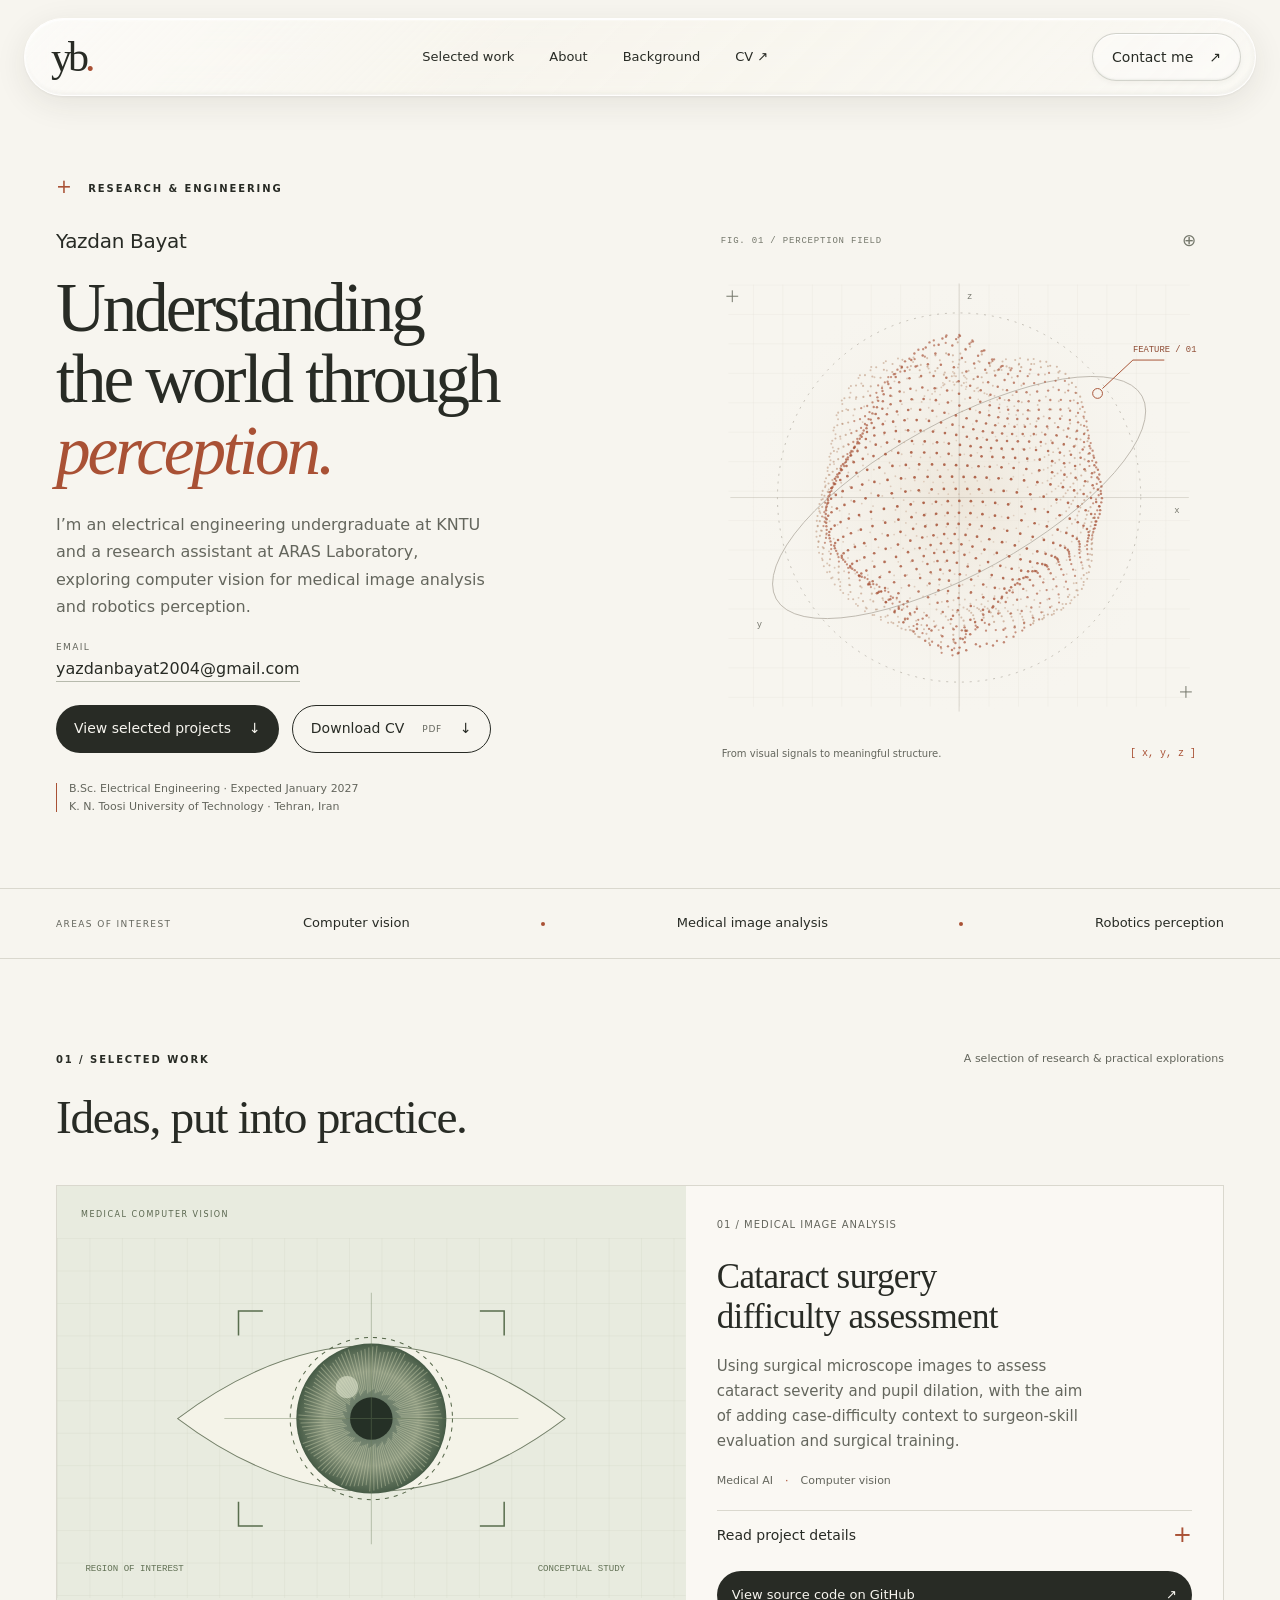
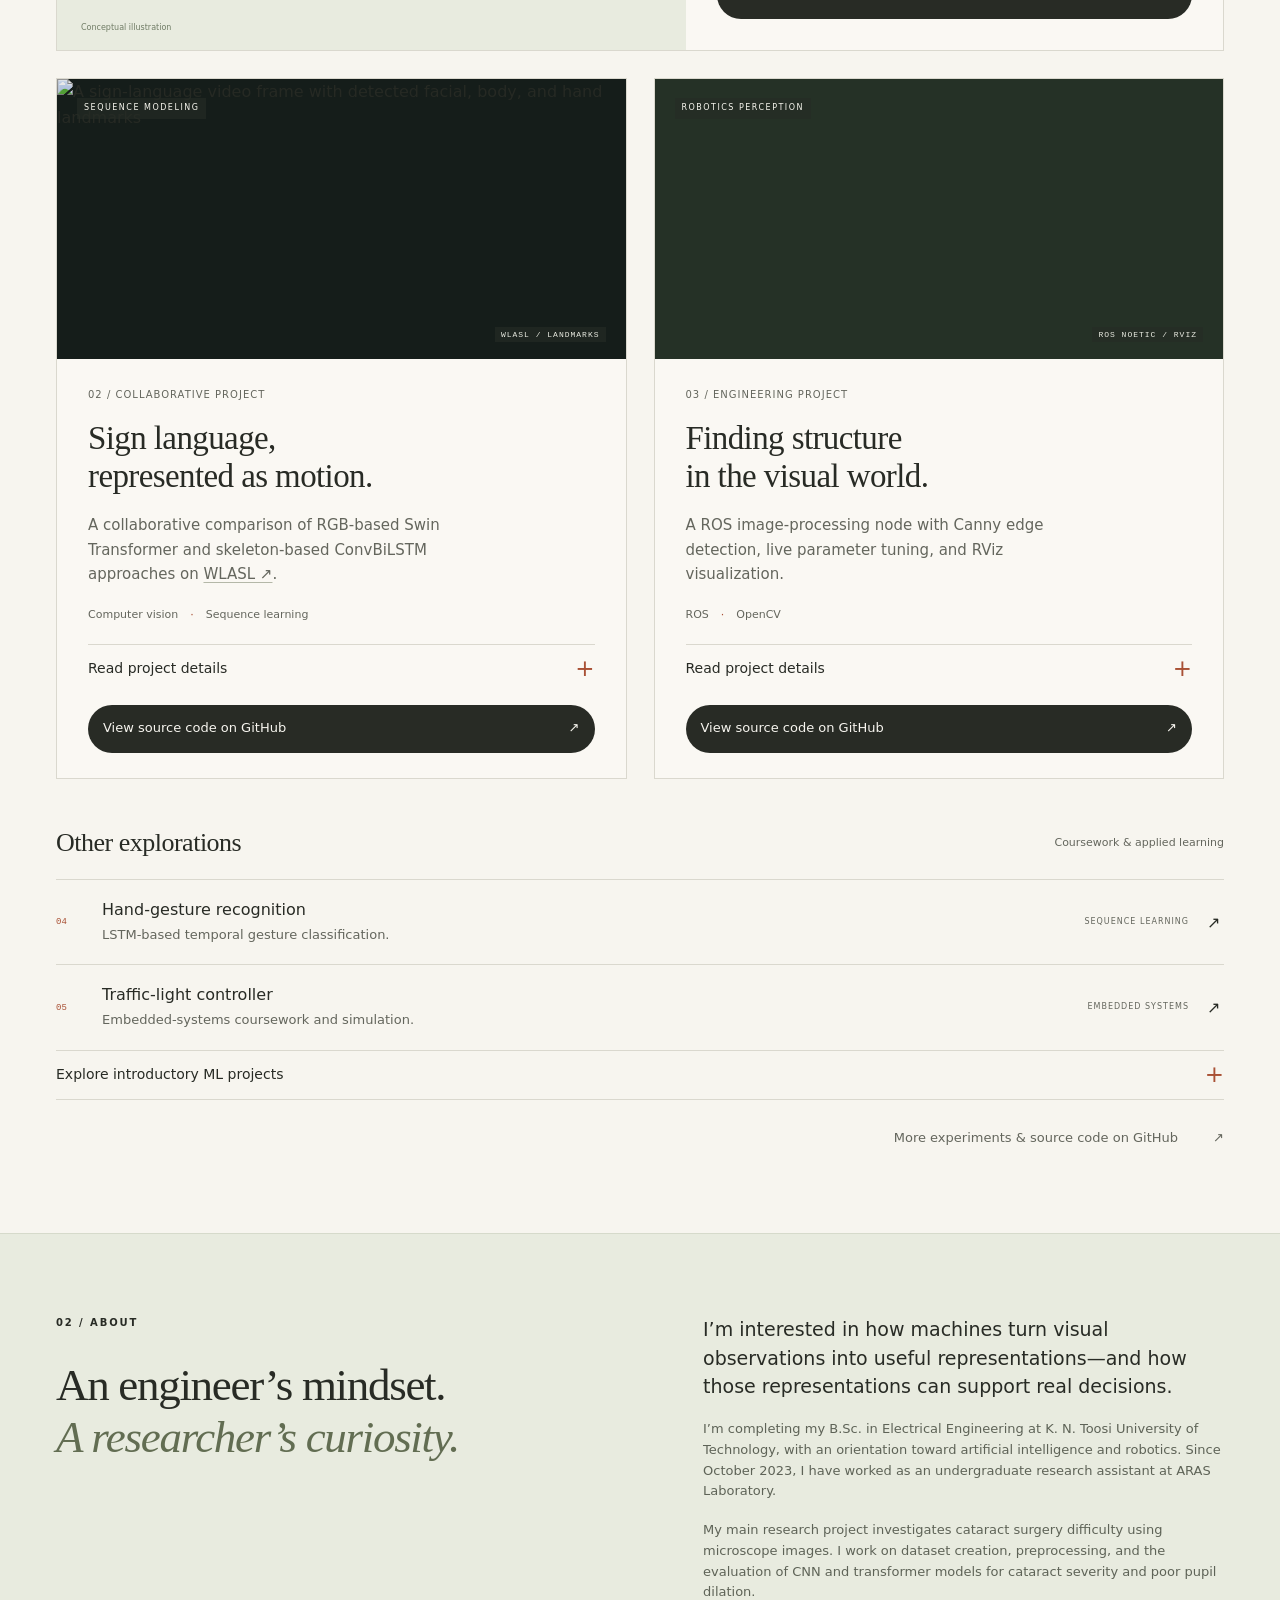
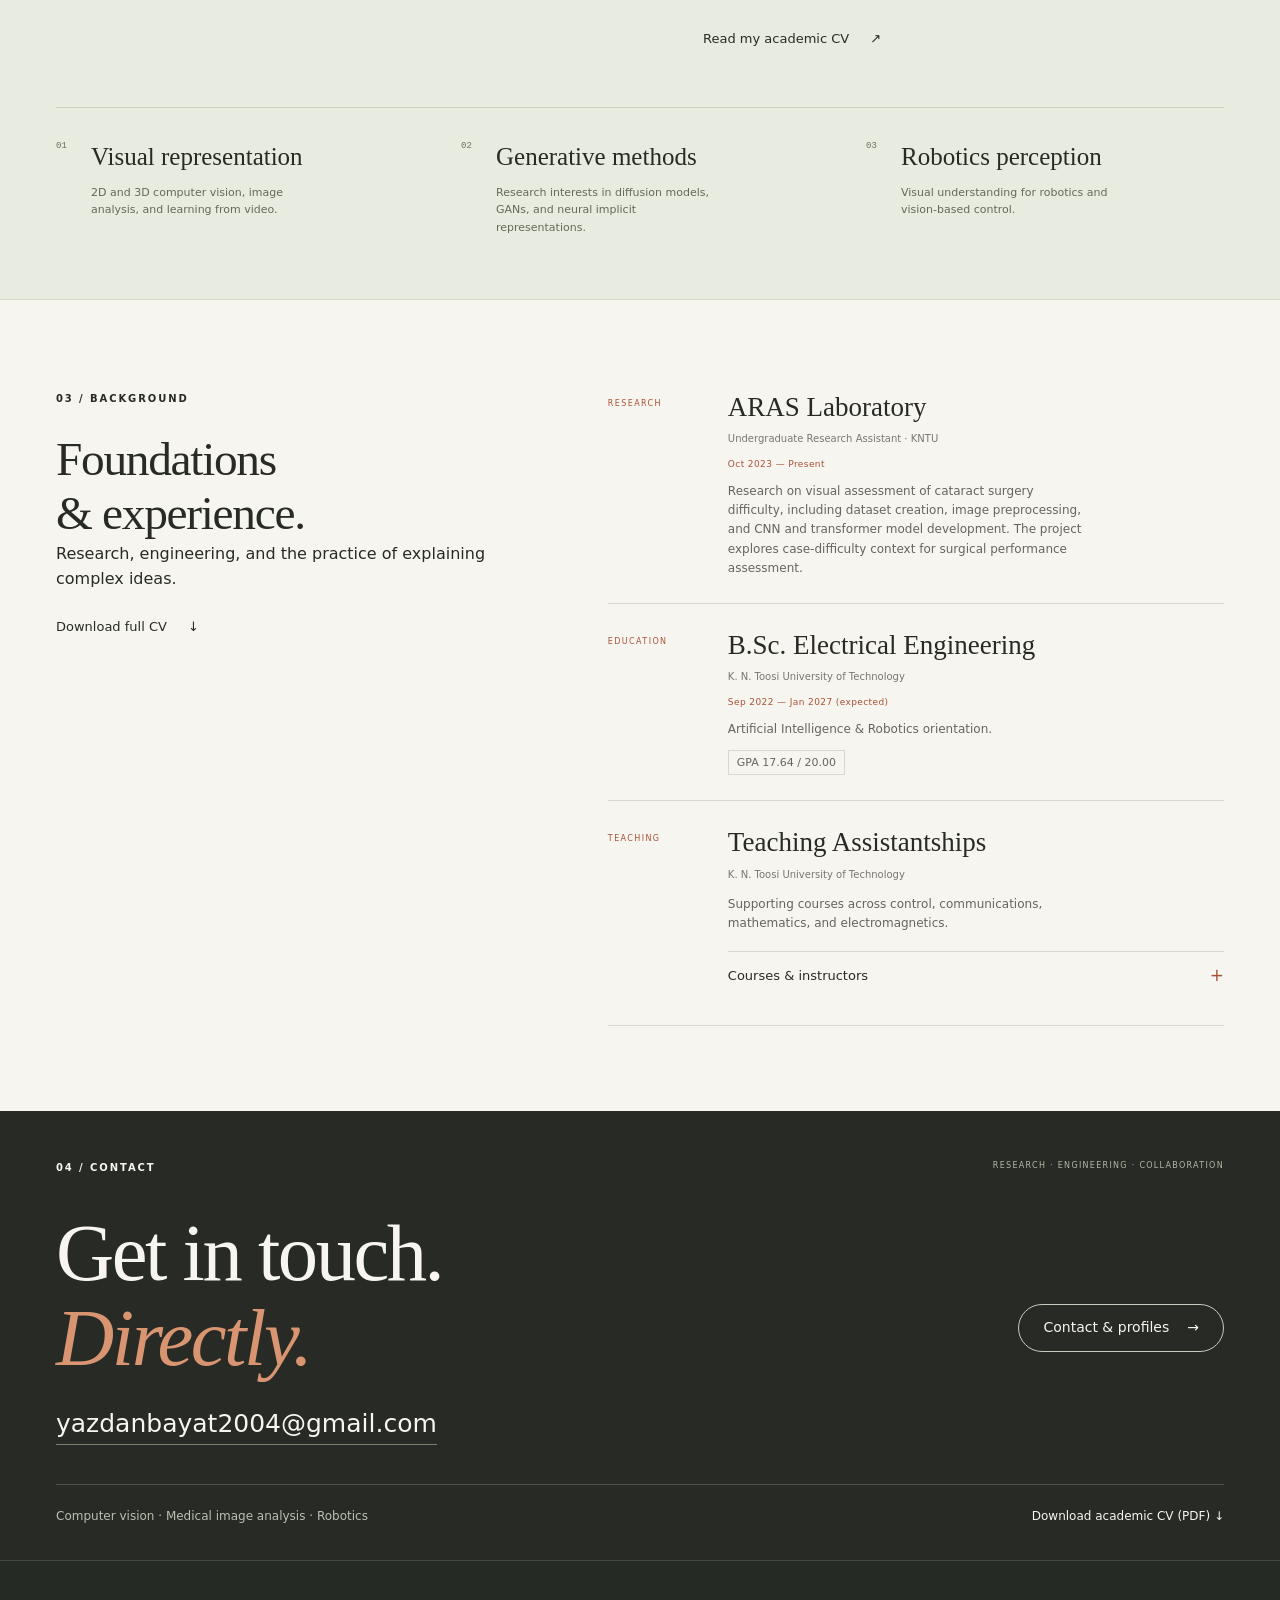
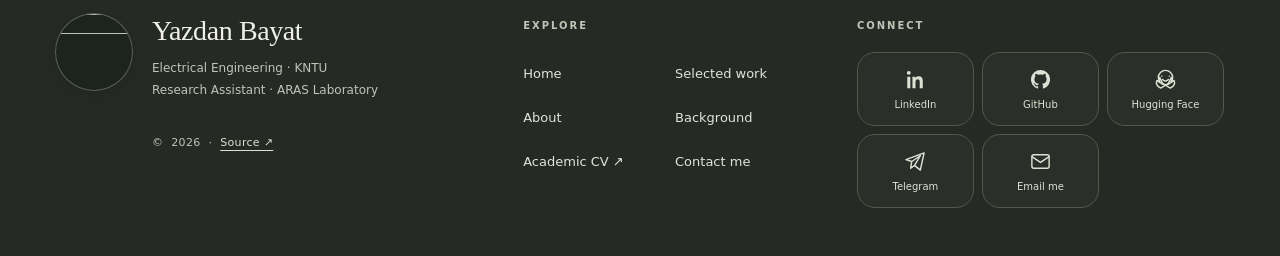
==== index.html @ 3f5cdf82 "Add files via upload" ====
<!doctype html>
<html lang="en">
<head>
  <meta charset="utf-8">
  <meta name="viewport" content="width=device-width, initial-scale=1">
  <meta name="theme-color" content="#f7f5ef">
  <meta name="description" content="Yazdan Bayat — electrical engineering, computer vision, medical image analysis, and robotics perception. Selected research and engineering projects.">
  <title>Yazdan Bayat — Research & Engineering</title>
  <link rel="icon" href="assets/favicon.svg" type="image/svg+xml">
  <link rel="preload" href="assets/fonts/editorial-regular.otf" as="font" type="font/otf" crossorigin>
  <link rel="stylesheet" href="styles.css">
  <script src="script.js" defer></script>
</head>
<body>
  <a class="skip" href="#main">Skip to content</a>
  <header class="header">
    <a class="wordmark" href="#top" aria-label="Yazdan Bayat, home">yb<span class="wordmark-dot">.</span></a>
    <nav class="desktop-nav" aria-label="Main navigation"><a href="#work">Selected work</a><a href="#about">About</a><a href="#background">Background</a><a href="assets/Yazdan_Bayat_CV.pdf" target="_blank" rel="noopener noreferrer" aria-label="View curriculum vitae, PDF">CV ↗</a></nav>
    <details class="mobile-menu"><summary>Explore <svg viewBox="0 0 16 16" aria-hidden="true"><path d="m4 6 4 4 4-4"/></svg></summary><nav aria-label="Mobile navigation"><a href="#top">Home</a><a href="#work">Selected work</a><a href="#about">About</a><a href="#background">Background</a><a href="assets/Yazdan_Bayat_CV.pdf" target="_blank" rel="noopener noreferrer">Academic CV ↗</a><a href="contact.html">Contact me</a></nav></details>
    <a class="header-contact" href="contact.html">Contact me <span aria-hidden="true">↗</span></a>
  </header>
  <main id="main">
    <section class="hero wrap" id="top" aria-labelledby="hero-title">
      <div class="hero-copy">
        <p class="eyebrow"><span class="tiny-cross" aria-hidden="true">+</span> RESEARCH & ENGINEERING</p>
        <p class="hero-name">Yazdan Bayat</p>
        <h1 id="hero-title">Understanding<br>the world through<br><em>perception.</em></h1>
        <p class="hero-description">I’m an electrical engineering undergraduate at KNTU and a research assistant at ARAS Laboratory, exploring computer vision for medical image analysis and robotics perception.</p>
        <div class="hero-email"><span>EMAIL</span><a href="mailto:yazdanbayat2004@gmail.com">yazdanbayat2004@gmail.com</a></div>
        <div class="hero-actions"><a class="button dark" href="#work">View selected projects <span aria-hidden="true">↓</span></a><a class="button outline" href="assets/Yazdan_Bayat_CV.pdf" download="Yazdan_Bayat_CV.pdf">Download CV <span class="button-format">PDF</span><span aria-hidden="true">↓</span></a></div>
        <div class="hero-affiliation"><span class="affiliation-line"></span><span>B.Sc. Electrical Engineering · Expected January 2027<br>K. N. Toosi University of Technology · Tehran, Iran</span></div>
      </div>
      <figure class="hero-visual">
        <div class="visual-top"><span>FIG. 01 / PERCEPTION FIELD</span><span aria-hidden="true">⊕</span></div>
        <svg id="perception-field" viewBox="0 0 540 500" role="img" aria-labelledby="field-title field-desc">
          <title id="field-title">An abstract three-dimensional perception field</title><desc id="field-desc">A terracotta point cloud forms a sculptural sphere inside a coordinate grid. A conceptual illustration of spatial perception.</desc>
          <defs><pattern id="grid" width="30" height="30" patternUnits="userSpaceOnUse"><path d="M30 0H0V30" fill="none" stroke="#d5d0c5" stroke-width=".5"/></pattern><radialGradient id="wash"><stop stop-color="#e9dfd0" stop-opacity=".7"/><stop offset="1" stop-color="#f7f5ef" stop-opacity="0"/></radialGradient></defs>
          <rect x="35" y="30" width="470" height="430" fill="url(#grid)" opacity=".65"/>
          <circle cx="272" cy="247" r="225" fill="url(#wash)"/>
          <g fill="none" stroke="#b7b2a7" stroke-width=".8"><ellipse cx="270" cy="247" rx="213" ry="77" transform="rotate(-29 270 247)"/><ellipse cx="270" cy="247" rx="185" ry="188" stroke-dasharray="2 6"/><path d="M37 247H504M270 29V465" opacity=".55"/></g>
          <g id="cloud"></g>
          <g fill="#77786e" font-family="monospace" font-size="9"><text x="489" y="263">x</text><text x="278" y="45">z</text><text x="64" y="379">y</text></g>
          <g fill="#f7f5ef" stroke="#a85437"><circle cx="411" cy="141" r="5"/><path d="M416 136L447 107H479" fill="none"/></g><text x="447" y="99" font-size="9" fill="#8f4d35" font-family="monospace">FEATURE / 01</text>
          <g stroke="#737569" stroke-width="1"><path d="M33 42h12m-6-6v12M495 445h12m-6-6v12"/></g>
        </svg>
        <figcaption><span>From visual signals to meaningful structure.</span><span class="visual-index">[ x, y, z ]</span></figcaption>
      </figure>
    </section>
    <div class="interest-strip"><div class="wrap"><span class="strip-label">AREAS OF INTEREST</span><span>Computer vision</span><i aria-hidden="true"></i><span>Medical image analysis</span><i aria-hidden="true"></i><span>Robotics perception</span></div></div>

    <section class="work wrap section" id="work" aria-labelledby="work-title">
      <div class="section-top"><p class="eyebrow">01 / SELECTED WORK</p><span class="small-note">A selection of research & practical explorations</span></div>
      <div class="work-heading"><h2 id="work-title">Ideas, put into practice.</h2></div>

      <article class="project featured" data-category="research">
        <div class="project-visual medical-visual"><span class="image-label">MEDICAL COMPUTER VISION</span><svg viewBox="0 0 620 355" role="img" aria-label="Conceptual illustration of image analysis around an eye; not a clinical image or model output">
          <defs><radialGradient id="iris"><stop stop-color="#262d25"/><stop offset=".2" stop-color="#262d25"/><stop offset=".21" stop-color="#647765"/><stop offset=".63" stop-color="#8d9980"/><stop offset="1" stop-color="#465b46"/></radialGradient><pattern id="med-grid" width="32" height="32" patternUnits="userSpaceOnUse"><path d="M32 0H0V32" fill="none" stroke="#d1d4c5" stroke-width=".6"/></pattern></defs>
          <rect width="620" height="355" fill="url(#med-grid)"/><g transform="translate(310 178)"><path d="M-191 0Q0-144 191 0Q0 144-191 0Z" fill="#f4f3e8" stroke="#75816a"/><circle r="74" fill="url(#iris)"/><g id="iris-lines" stroke="#c7cdab" opacity=".45"></g><circle r="21" fill="#253026"/><circle r="80" fill="none" stroke="#56674a" stroke-dasharray="4 5"/><path d="M-107-106h-24v24M107-106h24v24M-107 106h-24v-24M107 106h24v-24" fill="none" stroke="#596e4e" stroke-width="1.5"/><path d="M-145 0h290M0-124v248" stroke="#687b59" opacity=".4"/><circle cx="-24" cy="-31" r="11" fill="#eef1db" opacity=".5"/></g>
          <g fill="#627155" font-family="monospace" font-size="9"><text x="28" y="328">REGION OF INTEREST</text><text x="474" y="328">CONCEPTUAL STUDY</text></g>
        </svg><span class="visual-disclaimer">Conceptual illustration</span></div>
        <div class="project-copy"><div class="project-meta"><span>01 / MEDICAL IMAGE ANALYSIS</span></div><h3>Cataract surgery<br>difficulty assessment</h3><p>Using surgical microscope images to assess cataract severity and pupil dilation, with the aim of adding case-difficulty context to surgeon-skill evaluation and surgical training.</p><div class="tags"><span>Medical AI</span><span>Computer vision</span></div>
          <details class="project-details"><summary>Read project details <span aria-hidden="true">+</span></summary><div class="project-details-body"><p><strong>The idea.</strong> A surgeon’s performance needs to be interpreted in the context of the case. This project investigates visual indicators of case difficulty that could help a skill-assessment system account for the conditions under which a procedure is performed.</p><p><strong>The approach.</strong> Surgical microscope images are used for two complementary tasks: four-class cataract severity classification and binary poor pupil dilation detection. CNN and transformer models learn visual patterns associated with these factors.</p><p><strong>Intended use.</strong> Providing a case-difficulty signal for future surgeon-skill assessment, training feedback, and research into surgical performance.</p><p><strong>My work.</strong> Dataset creation and annotation, preprocessing, video-identifier mapping, and model development and evaluation.</p></div></details>
          <a class="project-code-link" href="https://github.com/YzdnByat/Cataract-Difficulty-Classification" target="_blank" rel="noopener noreferrer">View source code on GitHub <span aria-hidden="true">↗</span></a>
        </div>
      </article>

      <div class="project-grid">
        <article class="project compact" data-category="research"><div class="project-visual sign-visual"><img src="assets/sign-landmarks.png" alt="A sign-language video frame with detected facial, body, and hand landmarks" loading="lazy" width="1041" height="1115"><span class="image-label light">SEQUENCE MODELING</span><span class="image-corner">WLASL / LANDMARKS</span></div><div class="project-copy"><div class="project-meta"><span>02 / COLLABORATIVE PROJECT</span></div><h3>Sign language,<br>represented as motion.</h3><p>A collaborative comparison of RGB-based Swin Transformer and skeleton-based ConvBiLSTM approaches on <a class="inline-link" href="https://dxli94.github.io/WLASL/" target="_blank" rel="noopener noreferrer">WLASL ↗</a>.</p><div class="tags"><span>Computer vision</span><span>Sequence learning</span></div><details class="project-details"><summary>Read project details <span aria-hidden="true">+</span></summary><div class="project-details-body"><p><strong>The idea.</strong> Recognizing individual signs from video is a visual sequence-learning problem. This collaborative project compares image-based and landmark-based representations.</p><p><strong>The approach.</strong> RGB-based Swin Transformer and skeleton-based ConvBiLSTM models are explored using <a class="inline-link" href="https://dxli94.github.io/WLASL/" target="_blank" rel="noopener noreferrer">the WLASL dataset</a>.</p><p><strong>Team.</strong> <a class="inline-link" href="https://github.com/YzdnByat" target="_blank" rel="noopener noreferrer">Yazdan Bayat</a>, <a class="inline-link" href="https://github.com/mobinamqdm" target="_blank" rel="noopener noreferrer">Mobina</a>, and Iman.</p></div></details><a class="project-code-link" href="https://github.com/YzdnByat/wlasl-sign-language-recognition" target="_blank" rel="noopener noreferrer">View source code on GitHub <span aria-hidden="true">↗</span></a></div></article>
        <article class="project compact" data-category="engineering"><div class="project-visual ros-visual"><div class="ros-image-window"><img src="assets/ros-demo.png" alt="Original demonstration capture showing camera images and Canny edges in ROS RViz" loading="lazy" width="1920" height="1200"></div><span class="image-label light">ROBOTICS PERCEPTION</span><span class="image-corner">ROS NOETIC / RVIZ</span></div><div class="project-copy"><div class="project-meta"><span>03 / ENGINEERING PROJECT</span></div><h3>Finding structure<br>in the visual world.</h3><p>A ROS image-processing node with Canny edge detection, live parameter tuning, and RViz visualization.</p><div class="tags"><span>ROS</span><span>OpenCV</span></div><details class="project-details"><summary>Read project details <span aria-hidden="true">+</span></summary><div class="project-details-body"><p><strong>The idea.</strong> Turn camera images into an edge representation that makes image structure easier to inspect within a robotics workflow.</p><p><strong>The implementation.</strong> An OpenCV-based Canny node in ROS 1 Noetic subscribes to camera images and publishes edge outputs. Dynamic reconfigure supports live parameter tuning, with both views displayed in RViz.</p><p><strong>Demonstration.</strong> The image above is an original capture from the recorded project demonstration.</p></div></details><a class="project-code-link" href="https://github.com/YzdnByat/ros-canny-edge-detection" target="_blank" rel="noopener noreferrer">View source code on GitHub <span aria-hidden="true">↗</span></a></div></article>
      </div>
      <div class="other-work" aria-labelledby="other-work-title">
        <div class="other-work-heading"><h3 id="other-work-title">Other explorations</h3><span class="small-note">Coursework & applied learning</span></div>
        <a class="other-work-row" href="https://github.com/YzdnByat/Hand_Gesture_Recognition" target="_blank" rel="noopener noreferrer"><span class="other-number">04</span><div><h4>Hand-gesture recognition</h4><p>LSTM-based temporal gesture classification.</p></div><span class="other-tag">SEQUENCE LEARNING</span><span aria-hidden="true">↗</span></a>
        <a class="other-work-row" href="https://github.com/YzdnByat/Traffic_Light_Simulation" target="_blank" rel="noopener noreferrer"><span class="other-number">05</span><div><h4>Traffic-light controller</h4><p>Embedded-systems coursework and simulation.</p></div><span class="other-tag">EMBEDDED SYSTEMS</span><span aria-hidden="true">↗</span></a>
        <details class="coursework-details"><summary>Explore introductory ML projects <span aria-hidden="true">+</span></summary><div class="coursework-links"><span>ML FOUNDATIONS</span><a href="https://github.com/YzdnByat/MNIST" target="_blank" rel="noopener noreferrer">MNIST ↗</a><a href="https://github.com/YzdnByat/CIFAR_10" target="_blank" rel="noopener noreferrer">CIFAR-10 ↗</a><a href="https://github.com/YzdnByat/Titanic_Dataset" target="_blank" rel="noopener noreferrer">Titanic ↗</a><a href="https://github.com/YzdnByat/UCLA_Admission_Dataset" target="_blank" rel="noopener noreferrer">Graduate admission ↗</a></div></details>
      </div>
      <a class="all-repos" href="https://github.com/YzdnByat?tab=repositories" target="_blank" rel="noopener noreferrer">More experiments & source code on GitHub <span aria-hidden="true">↗</span></a>
    </section>

    <section class="about-section" id="about" aria-labelledby="about-title">
      <div class="wrap about-layout"><div><p class="eyebrow">02 / ABOUT</p><h2 id="about-title">An engineer’s mindset.<br><em>A researcher’s curiosity.</em></h2></div>
      <div class="about-copy"><p class="about-lead">I’m interested in how machines turn visual observations into useful representations—and how those representations can support real decisions.</p><p>I’m completing my B.Sc. in Electrical Engineering at K. N. Toosi University of Technology, with an orientation toward artificial intelligence and robotics. Since October 2023, I have worked as an undergraduate research assistant at ARAS Laboratory.</p><p>My main research project investigates cataract surgery difficulty using microscope images. I work on dataset creation, preprocessing, and the evaluation of CNN and transformer models for cataract severity and poor pupil dilation.</p><a class="text-link" href="assets/Yazdan_Bayat_CV.pdf" target="_blank" rel="noopener noreferrer">Read my academic CV <span aria-hidden="true">↗</span></a></div></div>
      <div class="wrap research-notes"><div class="research-note"><span>01</span><h3>Visual representation</h3><p>2D and 3D computer vision, image analysis, and learning from video.</p></div><div class="research-note"><span>02</span><h3>Generative methods</h3><p>Research interests in diffusion models, GANs, and neural implicit representations.</p></div><div class="research-note"><span>03</span><h3>Robotics perception</h3><p>Visual understanding for robotics and vision-based control.</p></div></div>
    </section>

    <section class="background wrap section" id="background" aria-labelledby="background-title">
      <div class="background-heading"><p class="eyebrow">03 / BACKGROUND</p><h2 id="background-title">Foundations<br>& experience.</h2><p>Research, engineering, and the practice of explaining complex ideas.</p><a class="text-link background-cv" href="assets/Yazdan_Bayat_CV.pdf" download="Yazdan_Bayat_CV.pdf">Download full CV <span aria-hidden="true">↓</span></a></div>
      <div class="timeline">
        <article><span class="timeline-label">RESEARCH</span><div><h3>ARAS Laboratory</h3><p class="role">Undergraduate Research Assistant · KNTU</p><p class="timeline-date">Oct 2023 — Present</p><p>Research on visual assessment of cataract surgery difficulty, including dataset creation, image preprocessing, and CNN and transformer model development. The project explores case-difficulty context for surgical performance assessment.</p></div></article>
        <article><span class="timeline-label">EDUCATION</span><div><h3>B.Sc. Electrical Engineering</h3><p class="role">K. N. Toosi University of Technology</p><p class="timeline-date">Sep 2022 — Jan 2027 (expected)</p><p>Artificial Intelligence & Robotics orientation.<br><span class="gpa">GPA 17.64 / 20.00</span></p></div></article>
        <article><span class="timeline-label">TEACHING</span><div><h3>Teaching Assistantships</h3><p class="role">K. N. Toosi University of Technology</p><p>Supporting courses across control, communications, mathematics, and electromagnetics.</p><details class="teaching-details"><summary>Courses & instructors <span aria-hidden="true">+</span></summary><ul><li><strong>Linear Control Systems</strong><span>Prof. Hamid D. Taghirad · Sep 2025 — Present</span></li><li><strong>Communication Systems</strong><span>Assoc. Prof. Mohammad Ali Sebt · Sep 2025 — Present</span></li><li><strong>Differential Equations</strong><span>Assoc. Prof. Hadi Aliakbarian · Jan — May 2025</span></li><li><strong>Electromagnetics</strong><span>Dr. Zahra Ghatan Kashani · Jan 2025 — Present</span></li></ul></details></div></article>
      </div>
    </section>

    <section class="contact-section" id="contact" aria-labelledby="contact-title"><div class="wrap"><div class="contact-top"><p class="eyebrow">04 / CONTACT</p><span>RESEARCH · ENGINEERING · COLLABORATION</span></div><div class="contact-main"><div><h2 id="contact-title">Get in touch.<br><em>Directly.</em></h2><a class="contact-email prominent-email" href="mailto:yazdanbayat2004@gmail.com">yazdanbayat2004@gmail.com</a></div><a class="button contact-page-button" href="contact.html">Contact & profiles <span aria-hidden="true">→</span></a></div><div class="contact-bottom"><p>Computer vision · Medical image analysis · Robotics</p><a href="assets/Yazdan_Bayat_CV.pdf" download="Yazdan_Bayat_CV.pdf">Download academic CV (PDF) ↓</a></div></div></section>
  </main>
  <footer class="site-footer">
    <div class="wrap footer-layout">
      <div class="footer-identity"><a class="footer-portrait" href="#top" aria-label="Yazdan Bayat, back to top"><img src="assets/telegram-qr.png" alt="" width="1687" height="2048" loading="lazy"></a><div><a class="footer-name" href="#top">Yazdan Bayat</a><p>Electrical Engineering · KNTU<br>Research Assistant · ARAS Laboratory</p><p class="footer-meta">© <span id="year">2026</span> <span aria-hidden="true">·</span> <a href="https://github.com/YzdnByat/yzdnbyat.github.io" target="_blank" rel="noopener noreferrer">Source ↗</a></p></div></div>
      <nav class="footer-explore" aria-labelledby="footer-explore-title"><h2 id="footer-explore-title">Explore</h2><div><a href="#top">Home</a><a href="#work">Selected work</a><a href="#about">About</a><a href="#background">Background</a><a href="assets/Yazdan_Bayat_CV.pdf" target="_blank" rel="noopener noreferrer">Academic CV ↗</a><a href="contact.html">Contact me</a></div></nav>
      <nav class="footer-connect" aria-labelledby="footer-connect-title"><h2 id="footer-connect-title">Connect</h2><div class="social-links">
        <a class="social-link" href="https://www.linkedin.com/in/yazdan-bayat-171b23267/" target="_blank" rel="noopener noreferrer"><svg viewBox="0 0 24 24" aria-hidden="true"><path fill="currentColor" d="M5 3a2 2 0 1 0 0 4 2 2 0 0 0 0-4ZM3.4 9h3.2v12H3.4Zm5.4 0h3.1v1.6c.7-1.2 1.8-1.9 3.4-1.9 3 0 4.3 1.7 4.3 5V21h-3.2v-6.5c0-1.8-.6-2.7-2-2.7-1.5 0-2.4 1.1-2.4 3.1V21H8.8Z"/></svg><span>LinkedIn</span></a>
        <a class="social-link" href="https://github.com/YzdnByat" target="_blank" rel="noopener noreferrer"><svg viewBox="0 0 24 24" aria-hidden="true"><path fill="currentColor" d="M12 2a10 10 0 0 0-3.16 19.49c.5.09.68-.22.68-.48v-1.87c-2.78.6-3.37-1.18-3.37-1.18-.45-1.16-1.11-1.47-1.11-1.47-.91-.62.07-.61.07-.61 1 .07 1.53 1.03 1.53 1.03.89 1.52 2.34 1.08 2.91.83.09-.65.35-1.08.64-1.33-2.22-.25-4.56-1.11-4.56-4.94 0-1.09.39-1.98 1.03-2.68-.1-.25-.45-1.27.1-2.65 0 0 .84-.27 2.75 1.02a9.6 9.6 0 0 1 5 0c1.91-1.29 2.75-1.02 2.75-1.02.55 1.38.2 2.4.1 2.65.64.7 1.03 1.59 1.03 2.68 0 3.84-2.34 4.69-4.57 4.94.36.31.68.92.68 1.85v2.75c0 .27.18.58.69.48A10 10 0 0 0 12 2Z"/></svg><span>GitHub</span></a>
        <a class="social-link" href="https://huggingface.co/yzdnbyat" target="_blank" rel="noopener noreferrer"><svg viewBox="0 0 24 24" aria-hidden="true" fill="none" stroke="currentColor" stroke-width="1.5" stroke-linecap="round" stroke-linejoin="round"><circle cx="12" cy="10" r="7.5"/><path d="M8 8.5h.01M16 8.5h.01M9 12q3 3 6 0M3 13l3 2-1-4q0-1 1-1l3 6 3 2 3-2 3-6q1 0 1 1l-1 4 3-2M3 13q-2 5 4 8l5-3 5 3q6-3 4-8"/></svg><span>Hugging Face</span></a>
        <a class="social-link" href="https://t.me/YZDNBYAT" target="_blank" rel="noopener noreferrer"><svg viewBox="0 0 24 24" aria-hidden="true" fill="none" stroke="currentColor" stroke-width="1.5" stroke-linecap="round" stroke-linejoin="round"><path d="m21 3-4 18-6-5-4 3 1-7-6-2 19-7ZM8 12l9-6-6 10"/></svg><span>Telegram</span></a>
        <a class="social-link" href="mailto:yazdanbayat2004@gmail.com"><svg viewBox="0 0 24 24" aria-hidden="true" fill="none" stroke="currentColor" stroke-width="1.5" stroke-linecap="round" stroke-linejoin="round"><rect x="3" y="5" width="18" height="14" rx="2"/><path d="m3 7 9 6 9-6"/></svg><span>Email me</span></a>
      </div></nav>
    </div>
  </footer>
</body>
</html>
---- styles.css ----
@font-face{font-family:Editorial;src:url('assets/fonts/editorial-regular.otf') format('opentype');font-weight:400;font-display:swap}
@font-face{font-family:Editorial;src:url('assets/fonts/editorial-italic.otf') format('opentype');font-style:italic;font-display:swap}
@font-face{font-family:Sans;src:url('assets/fonts/sans-regular.otf') format('opentype');font-weight:400;font-display:swap}
@font-face{font-family:Sans;src:url('assets/fonts/sans-bold.otf') format('opentype');font-weight:700;font-display:swap}
:root{--paper:#f7f5ef;--ink:#282b25;--muted:#64665d;--line:#dad8ce;--rust:#a95135;--olive:#e8ebdf;--serif:Editorial,Georgia,serif;--sans:Sans,Arial,sans-serif}
*{box-sizing:border-box}html{scroll-behavior:smooth;scroll-padding-top:35px}body{margin:0;background:var(--paper);color:var(--ink);font-family:var(--sans);font-size:16px;line-height:1.6;-webkit-font-smoothing:antialiased}::selection{background:#e9c8b6;color:var(--ink)}a{color:inherit;text-decoration:none}button{font:inherit;color:inherit;cursor:pointer}button,a{-webkit-tap-highlight-color:transparent}button:focus-visible,a:focus-visible{outline:2px solid var(--rust);outline-offset:6px}button{border:0}img,svg{display:block;max-width:100%}h1,h2,h3,p,figure{margin:0}h1,h2,h3{font-weight:400}em{font-weight:400}.wrap{width:min(1240px,calc(100% - 112px));margin-inline:auto}.skip{position:fixed;top:-80px;left:20px;z-index:50;background:var(--ink);color:white;padding:12px 18px}.skip:focus{top:15px}.header{height:104px;display:flex;align-items:center;justify-content:space-between;width:min(1360px,calc(100% - 80px));margin:auto;border-bottom:1px solid var(--line)}.wordmark{font-family:var(--serif);font-size:42px;line-height:1;letter-spacing:-4px}.wordmark-dot{color:var(--rust)}.header nav{display:flex;gap:32px;font-size:14px}.header nav a,.header-contact,.text-link{transition:color .2s}.header nav a:hover,.header-contact:hover,.text-link:hover{color:var(--rust)}.header-contact{font-size:14px}.header-contact span{margin-left:16px}.eyebrow{font-size:10px;letter-spacing:1.9px;font-weight:700;line-height:1.5}.hero{display:grid;grid-template-columns:1.15fr 1fr;gap:28px;align-items:center;padding-top:84px;padding-bottom:73px;min-height:680px}.tiny-cross{color:var(--rust);font-size:19px;vertical-align:-1px;margin-right:9px;font-weight:400}.hero h1{font-family:var(--serif);font-size:clamp(50px,5.4vw,78px);line-height:1.04;letter-spacing:-3.1px;margin:25px 0 24px}.hero h1 em{color:var(--rust)}.hero-description{color:var(--muted);max-width:400px;font-size:16px;line-height:1.7}.hero-actions{display:flex;align-items:center;gap:31px;margin-top:29px}.button{display:inline-flex;gap:33px;align-items:center;padding:13px 20px;font-size:13px;transition:background .2s,transform .2s}.button.dark{background:var(--ink);color:var(--paper)}.button:hover{background:var(--rust);transform:translateY(-2px)}.text-link{font-size:13px;display:inline-flex;align-items:center;gap:21px}.hero-affiliation{display:flex;gap:12px;align-items:center;margin-top:43px;font-size:11px;line-height:1.6;color:var(--muted)}.affiliation-line{height:29px;width:1px;background:var(--rust)}.hero-visual{margin-top:2px;width:100%;position:relative}.visual-top{display:flex;justify-content:space-between;align-items:center;font-family:monospace;font-size:9px;letter-spacing:.8px;color:#75786c;padding:0 27px}.visual-top span:last-child{font-size:17px}#perception-field{width:100%}.hero-visual figcaption{display:flex;justify-content:space-between;padding:0 28px;color:var(--muted);font-size:10px;gap:12px}.visual-index{font-family:monospace;white-space:nowrap;color:var(--rust)}.interest-strip{border-top:1px solid var(--line);border-bottom:1px solid var(--line);padding:24px 0}.interest-strip .wrap{display:flex;align-items:center;justify-content:space-between;gap:20px;font-size:13px}.strip-label{font-size:9px;letter-spacing:1.4px;color:var(--muted)}.interest-strip i{width:4px;height:4px;border-radius:50%;background:var(--rust)}.section{padding-top:91px;padding-bottom:85px}.section-top{display:flex;justify-content:space-between;align-items:center;margin-bottom:23px}.small-note{font-size:11px;color:var(--muted)}h2{font-family:var(--serif);font-size:clamp(36px,3.7vw,50px);line-height:1.14;letter-spacing:-1.3px}.work-heading{display:flex;justify-content:space-between;align-items:end;gap:20px;margin-bottom:40px}.filters{display:flex;gap:6px;flex-shrink:0}.filters button{background:transparent;font-size:11px;padding:7px 12px;border:1px solid transparent;border-radius:2px;transition:background .2s,border .2s}.filters button[aria-pressed=true]{border-color:var(--ink);background:var(--ink);color:var(--paper)}.filters button:hover:not([aria-pressed=true]){border-color:var(--line)}.project{border:1px solid var(--line);background:#faf8f3}.featured{display:grid;grid-template-columns:1.17fr 1fr;margin-bottom:27px}.project-visual{position:relative;overflow:hidden}.medical-visual{background:#e8ebdf;min-height:355px;display:flex;align-items:center}.medical-visual svg{width:100%;height:100%;min-height:320px}.image-label{position:absolute;left:24px;top:23px;z-index:1;font-size:8px;letter-spacing:1.5px;color:#59664e}.visual-disclaimer{position:absolute;bottom:15px;left:24px;font-size:8px;color:#637058;opacity:.9}.project-copy{padding:33px 36px 27px;display:flex;flex-direction:column;align-items:start}.project-meta{display:flex;align-items:center;justify-content:space-between;width:100%;font-size:8px;letter-spacing:1.2px;color:var(--muted);gap:15px;margin-bottom:24px}.status{border:1px solid #cdd2c1;border-radius:20px;padding:3px 9px;font-size:8px;letter-spacing:0;white-space:nowrap;display:flex;gap:5px;align-items:center}.status>span{width:4px;height:4px;background:#627656;border-radius:50%}.project h3{font-family:var(--serif);font-size:35px;line-height:1.15;letter-spacing:-.6px;margin-bottom:17px}.project-copy>p{color:var(--muted);font-size:13px;line-height:1.65;max-width:375px}.tags{display:flex;gap:7px;flex-wrap:wrap;margin-top:20px;margin-bottom:27px}.tags span{font-size:9px;border:1px solid var(--line);padding:3px 7px;color:var(--muted)}.project-link{width:100%;display:flex;align-items:center;justify-content:space-between;margin-top:auto;background:transparent;padding:15px 0 0;border-top:1px solid var(--line);font-size:11px;text-align:left}.project-link span{font-size:18px;transition:transform .2s}.project-link:hover{color:var(--rust)}.project-link:hover span{transform:translate(2px,-2px)}.project-grid{display:grid;grid-template-columns:1fr 1fr;gap:27px}.compact .project-visual{height:280px}.sign-visual{background:#151d1a}.sign-visual img{width:100%;height:100%;object-fit:cover;object-position:50% 47%;opacity:.9;transition:transform .5s}.compact:hover .sign-visual img{transform:scale(1.025)}.image-label.light{color:#f8f7ef;background:#252c25a6;padding:4px 7px;left:20px;top:19px}.image-corner{position:absolute;bottom:17px;right:20px;color:#eaece2;font:8px monospace;letter-spacing:1px;background:#252c25a6;padding:3px 6px}.ros-visual{background:#253126;padding:19px 25px 0}.ros-image-window{position:absolute;inset:0;overflow:hidden}.ros-image-window img{position:absolute;max-width:none;width:141%;height:141%;object-fit:cover;left:-25%;top:-22%;transition:transform .5s}.compact:hover .ros-image-window img{transform:scale(1.025)}.compact .project-copy{padding:28px 31px 25px}.compact .project-meta{margin-bottom:17px}.compact h3{font-size:33px}.compact .project-copy>p{max-width:420px;min-height:44px}.all-repos{font-size:11px;padding-top:28px;display:flex;justify-content:flex-end;gap:35px;color:var(--muted)}.all-repos:hover{color:var(--rust)}.project[hidden]{display:none}.project-grid:has(.project[hidden]){grid-template-columns:1fr}.project-grid:has(.project[hidden]) .project:not([hidden]){display:grid;grid-template-columns:1fr 1fr}.project-grid:has(.project[hidden]) .project-visual{height:100%;min-height:300px}.about-section{background:var(--olive);padding:81px 0 62px;border-top:1px solid #d6dacb;border-bottom:1px solid #d6dacb}.about-layout{display:grid;grid-template-columns:1.05fr 1fr;gap:100px}.about-layout h2{margin-top:30px;font-size:45px;line-height:1.15}.about-layout h2 em{color:#626d52}.about-copy>p{font-size:13px;color:#5e6357;margin-bottom:18px}.about-copy .about-lead{font-size:19px;color:var(--ink);line-height:1.5}.about-copy .text-link{margin-top:8px}.research-notes{display:grid;grid-template-columns:repeat(3,1fr);gap:47px;margin-top:56px;padding-top:29px;border-top:1px solid #cbd0bf}.research-note{position:relative;padding-left:35px}.research-note>span{position:absolute;left:0;top:4px;font:9px monospace;color:#69735d}.research-note h3{font-family:var(--serif);font-size:25px;margin-bottom:7px}.research-note p{font-size:11px;color:#626a59;max-width:230px}.background{display:grid;grid-template-columns:.88fr 1.2fr;gap:100px}.background-heading h2{margin-top:27px}.background-heading>p:last-child{font-size:13px;color:var(--muted);max-width:245px;margin-top:21px}.timeline article{display:grid;grid-template-columns:100px 1fr;gap:20px;padding:25px 0;border-bottom:1px solid var(--line)}.timeline article:first-child{padding-top:0}.timeline-label{font-size:8px;letter-spacing:1.4px;color:var(--rust);padding-top:7px}.timeline h3{font-family:var(--serif);font-size:27px;line-height:1.2}.timeline p{font-size:12px;color:var(--muted);max-width:360px}.timeline p.role{font-size:10px;margin:8px 0 12px;color:#77786e}.contact-section{background:var(--ink);color:var(--paper);padding:49px 0 34px}.contact-top{display:flex;justify-content:space-between;gap:20px}.contact-top>span{font-size:8px;letter-spacing:1.3px;color:#b2b7a8}.contact-main{display:flex;align-items:center;justify-content:space-between;padding:36px 0 39px}.contact-main h2{font-size:clamp(50px,6.3vw,87px);line-height:1.05;letter-spacing:-2.5px}.contact-main em{color:#d99572}.contact-circle{width:102px;height:102px;border:1px solid #73766c;border-radius:50%;display:flex;align-items:center;justify-content:center;font-size:51px;line-height:1;transition:background .25s,transform .25s}.contact-circle:hover{background:var(--rust);transform:rotate(8deg)}.contact-bottom{border-top:1px solid #4f5448;display:flex;justify-content:space-between;padding-top:22px;gap:20px;font-size:11px}.contact-bottom p{color:#babfb0}.contact-bottom>div{display:flex;gap:29px}.contact-bottom a:hover{color:#d99572}.footer{display:flex;justify-content:space-between;gap:20px;padding:25px 0;font-size:9px;color:var(--muted)}.footer a:hover{color:var(--rust)}dialog{width:min(650px,calc(100% - 32px));border:1px solid var(--line);background:var(--paper);color:var(--ink);padding:45px;max-height:90dvh}dialog::backdrop{background:#1e241cc4;backdrop-filter:blur(5px)}.dialog-close{position:absolute;top:10px;right:15px;font-size:30px;background:transparent;padding:0 8px;line-height:1.3}.dialog-close:hover{color:var(--rust)}dialog h2{margin:22px 0;font-size:43px}dialog>p:not(.eyebrow){color:var(--muted);font-size:15px}.dialog-details{border-top:1px solid var(--line);margin:25px 0;padding-top:20px;font-size:13px;color:var(--muted)}.dialog-details p+p{margin-top:13px}.dialog-details strong{color:var(--ink)}
@media(min-width:1600px){.hero{padding-top:105px;padding-bottom:100px}.hero h1{font-size:84px}.hero-visual{max-width:560px;justify-self:end}}
@media(max-width:1100px){.wrap{width:calc(100% - 72px)}.hero{gap:10px;padding-top:65px;min-height:600px}.hero h1{font-size:59px}.hero-description{font-size:14px;max-width:350px}.hero-visual figcaption{font-size:9px;padding-inline:15px}.work-heading{align-items:start;flex-direction:column;gap:23px}.about-layout{gap:45px}.about-layout h2{font-size:37px}.background{gap:55px}.project-copy{padding:27px}.featured h3{font-size:31px}.project-meta{font-size:7px}.compact h3{font-size:30px}.compact .project-visual{height:235px}.interest-strip .wrap{gap:12px;font-size:11px}.strip-label{font-size:8px}}
@media(max-width:760px){.wrap{width:calc(100% - 40px)}.header{width:calc(100% - 40px);height:78px}.header nav{gap:18px;font-size:11px}.header nav a:last-child{display:none}.header-contact{font-size:11px}.header-contact span{margin-left:6px}.wordmark{font-size:36px}.hero{grid-template-columns:1fr;padding-top:46px;padding-bottom:39px;gap:30px}.hero h1{font-size:clamp(49px,9.8vw,72px);letter-spacing:-2.4px;margin-top:24px}.hero-description{font-size:15px;max-width:440px}.hero-affiliation{margin-top:30px}.hero-visual{width:min(470px,100%);margin:auto}.visual-top{padding-inline:15px}.hero-visual figcaption{font-size:9px}.interest-strip{padding:19px 0}.interest-strip .wrap{flex-wrap:wrap;justify-content:flex-start;column-gap:14px;row-gap:10px;font-size:10px}.strip-label{flex-basis:100%;font-size:8px}.section{padding-top:57px;padding-bottom:53px}.section-top{margin-bottom:20px}.small-note{display:none}h2{font-size:36px}.work-heading{margin-bottom:27px}.featured{grid-template-columns:1fr}.medical-visual{min-height:240px}.medical-visual svg{min-height:240px}.featured .project-copy{padding:25px}.project-meta{font-size:8px}.project h3{font-size:32px}.project-copy>p{font-size:13px;max-width:none}.project-grid{grid-template-columns:1fr;gap:24px}.compact .project-visual{height:270px}.compact .project-copy{padding:25px}.all-repos{font-size:10px;gap:16px;justify-content:flex-start}.project-grid:has(.project[hidden]) .project:not([hidden]){display:flex;flex-direction:column}.project-grid:has(.project[hidden]) .project-visual{height:270px;min-height:0}.about-section{padding:53px 0 40px}.about-layout{grid-template-columns:1fr;gap:30px}.about-layout h2{font-size:37px;margin-top:23px}.about-copy .about-lead{font-size:18px}.research-notes{gap:21px;grid-template-columns:1fr;margin-top:30px;padding-top:25px}.research-note{padding-left:34px}.research-note p{max-width:none;font-size:12px}.research-note h3{font-size:24px}.background{grid-template-columns:1fr;gap:33px}.background-heading h2{margin-top:22px}.background-heading>p:last-child{max-width:none;margin-top:16px}.timeline article{grid-template-columns:77px 1fr;gap:10px}.timeline h3{font-size:25px}.contact-section{padding:33px 0 25px}.contact-top>span{display:none}.contact-main{padding:29px 0 33px;gap:20px}.contact-main h2{font-size:47px;letter-spacing:-1.9px}.contact-circle{width:63px;height:63px;flex-shrink:0;font-size:33px}.contact-bottom{flex-direction:column;gap:15px;font-size:10px}.footer{font-size:8px;flex-wrap:wrap;row-gap:10px}.footer>span:nth-child(2){display:none}dialog{padding:36px 25px}dialog h2{font-size:35px}}
.hero-name{font-size:20px;margin-top:24px;letter-spacing:-.3px}.hero h1{margin-top:15px}.hero-social{display:flex;flex-wrap:wrap;gap:21px;margin-top:23px;font-size:10px;color:var(--muted)}.hero-social a:hover,.inline-link:hover{color:var(--rust)}.hero-affiliation{margin-top:27px}.inline-link{text-decoration:underline;text-decoration-color:#b4b8a8;text-underline-offset:3px}.other-work{margin-top:43px}.other-work-heading{display:flex;justify-content:space-between;align-items:center;margin-bottom:16px;gap:15px}.other-work-heading h3{font-family:var(--serif);font-size:26px;letter-spacing:-.5px}.other-work-row{display:grid;grid-template-columns:28px 1fr auto 17px;align-items:center;gap:18px;border-top:1px solid var(--line);padding:19px 0}.other-number{font:9px monospace;color:var(--rust)}.other-work-row h4{font-weight:400;font-size:15px;line-height:1.4;margin:0 0 3px}.other-work-row p{font-size:11px;color:var(--muted)}.other-tag{font-size:8px;letter-spacing:1px;color:var(--muted)}.other-work-row:hover h4{color:var(--rust)}.coursework-links{display:flex;align-items:center;flex-wrap:wrap;column-gap:21px;row-gap:10px;padding:21px 0;border-top:1px solid var(--line);border-bottom:1px solid var(--line);font-size:10px;color:var(--muted)}.coursework-links>span{font-size:8px;letter-spacing:1px;margin-right:9px}.coursework-links a:hover{color:var(--rust)}.background-cv{margin-top:25px}.timeline p.timeline-date{font:9px var(--sans);letter-spacing:.4px;color:var(--rust);margin:0 0 13px}.timeline .gpa{display:inline-block;font-size:11px;border:1px solid var(--line);padding:3px 8px;margin-top:10px}.teaching-details{margin-top:18px;border-top:1px solid var(--line)}.teaching-details summary{cursor:pointer;list-style:none;display:flex;justify-content:space-between;align-items:center;padding-top:13px;font-size:11px}.teaching-details summary::-webkit-details-marker{display:none}.teaching-details summary span{font-size:17px;color:var(--rust);transition:transform .2s}.teaching-details[open] summary span{transform:rotate(45deg)}.teaching-details ul{list-style:none;padding:0;margin:9px 0 0}.teaching-details li{padding:9px 0;font-size:11px;line-height:1.6}.teaching-details li strong{font-weight:400}.teaching-details li span{display:block;color:var(--muted);font-size:10px}.contact-email{font-size:13px}.contact-bottom>div{flex-wrap:wrap;gap:21px}
@media(max-width:760px){.header nav{gap:14px}.header nav a[href="#background"]{display:none}.header nav a:last-child{display:inline}.hero-name{margin-top:21px;font-size:19px}.hero h1{margin-top:15px}.hero-social{gap:22px;font-size:11px}.hero-affiliation{font-size:10px}.other-work{margin-top:33px}.other-work-heading h3{font-size:25px}.other-work-row{grid-template-columns:20px 1fr 16px;gap:10px}.other-tag{display:none}.coursework-links{gap:13px 18px}.coursework-links>span{flex-basis:100%}.contact-bottom>div{gap:19px}.contact-email{font-size:12px}.timeline p.timeline-date{font-size:9px}.hero-actions{gap:23px}.header-contact{font-size:10px}}
/* Clear primary actions and readable contact information. */
.header nav{font-size:14px;gap:25px}.header nav a{display:inline-flex;align-items:center;min-height:44px}.header-contact{min-height:44px;display:inline-flex;align-items:center;padding:8px 15px;border:1px solid var(--ink);font-size:14px}.header-contact:hover{background:var(--ink);color:var(--paper)}.button{min-height:48px;font-size:14px;line-height:1.4;gap:18px;justify-content:center}.button.outline{background:transparent;border:1px solid var(--ink);color:var(--ink)}.button.outline:hover{background:#eeebe2}.button-format{font-size:9px;letter-spacing:.7px;color:var(--muted)}.hero-email{margin-top:20px;display:flex;flex-direction:column;align-items:flex-start;gap:3px}.hero-email>span{font-size:9px;letter-spacing:1.4px;color:var(--muted)}.hero-email>a{font-size:16px;border-bottom:1px solid #b7baad;line-height:1.5;overflow-wrap:anywhere;user-select:all}.hero-email>a:hover{color:var(--rust)}.hero-actions{gap:13px;margin-top:23px;flex-wrap:wrap}.hero-actions .button{padding-inline:18px}.hero-description{max-width:430px}.tags{margin-top:19px;margin-bottom:20px;gap:12px}.tags span{border:0;padding:0;font-size:11px}.tags span+span::before{content:'·';margin-right:12px;color:var(--rust)}.project-copy>p{font-size:15px;line-height:1.65}.project-meta{font-size:10px;letter-spacing:1px}.project-copy{padding:31px}.project-details{width:100%;margin-top:auto;border-top:1px solid var(--line)}.project-details summary,.coursework-details summary{display:flex;align-items:center;justify-content:space-between;gap:12px;min-height:48px;padding:12px 0;font-size:14px;cursor:pointer;list-style:none}.project-details summary::-webkit-details-marker,.coursework-details summary::-webkit-details-marker{display:none}.project-details summary>span,.coursework-details summary>span{font-size:23px;font-weight:400;line-height:1;color:var(--rust)}.project-details[open] summary>span,.coursework-details[open] summary>span{transform:rotate(45deg)}.project-details summary:hover,.coursework-details summary:hover{color:var(--rust)}summary:focus-visible{outline:2px solid var(--rust);outline-offset:5px}.project-details-body{padding:2px 0 17px}.project-details-body p{font-size:14px;line-height:1.7;color:var(--muted)}.project-details-body p+p{margin-top:13px}.project-details-body strong{color:var(--ink)}.project-code-link{display:flex;width:100%;align-items:center;justify-content:space-between;gap:12px;min-height:48px;background:var(--ink);color:var(--paper);padding:12px 15px;font-size:13px;margin-top:12px;transition:background .2s}.project-code-link:hover{background:var(--rust)}.compact .project-copy>p{font-size:15px;min-height:74px}.compact .project-details{margin-top:auto}.all-repos{font-size:13px;min-height:48px;align-items:center}.coursework-details{border-top:1px solid var(--line);border-bottom:1px solid var(--line)}.coursework-links{border:0;padding-top:4px;padding-bottom:16px;font-size:12px;gap:5px 23px}.coursework-links>a{min-height:44px;display:inline-flex;align-items:center}.coursework-links>span{display:none}.other-work-row h4{font-size:16px}.other-work-row p{font-size:13px}.teaching-details summary{min-height:48px;font-size:13px;padding-block:10px}.contact-main{gap:28px}.prominent-email{display:inline-block;margin-top:24px;font-size:clamp(16px,2vw,25px);border-bottom:1px solid #79816e;overflow-wrap:anywhere;user-select:all}.contact-page-button{border:1px solid #c7cbbd;color:var(--paper);padding-inline:24px;flex-shrink:0}.contact-page-button:hover{background:var(--rust)}.contact-bottom{font-size:12px}.footer{font-size:11px}.footer>a{min-height:44px;display:flex;align-items:center}.footer{align-items:center}
/* Dedicated contact page. */
.contact-content{padding-top:36px;padding-bottom:80px}.back-home{display:inline-flex;align-items:center;gap:12px;min-height:44px;font-size:13px;color:var(--muted)}.back-home:hover{color:var(--rust)}.contact-page-heading{margin-top:32px;margin-bottom:46px}.contact-page-heading h1{font:400 clamp(54px,6vw,80px)/1.05 var(--serif);letter-spacing:-2.8px;margin:23px 0}.contact-page-heading h1 em{color:var(--rust)}.contact-page-heading>p:last-child{font-size:16px;color:var(--muted);max-width:460px}.contact-layout{display:grid;grid-template-columns:1.45fr 1fr;gap:82px;align-items:start}.email-panel{border-top:1px solid var(--line);padding-top:27px}.contact-address{display:block;font-size:clamp(19px,2.3vw,29px);line-height:1.4;letter-spacing:-.5px;margin:12px 0 15px;overflow-wrap:anywhere;user-select:all}.contact-address:hover{color:var(--rust)}.channel-description{font-size:14px;color:var(--muted);max-width:450px}.email-actions{display:flex;flex-wrap:wrap;gap:12px;margin-top:23px}.copy-status{min-height:24px;margin-top:11px;color:var(--rust);font-size:12px}.profile-panel{margin-top:33px}.profile-panel-heading{display:flex;justify-content:space-between;align-items:center;margin-bottom:19px;gap:16px}.profile-panel h2{font-size:33px}.profile-row{display:flex;align-items:center;justify-content:space-between;gap:20px;padding:22px 0;border-top:1px solid var(--line);min-height:110px}.profile-row:last-child{border-bottom:1px solid var(--line)}.profile-row h3{font-family:var(--serif);font-size:27px;line-height:1.2;margin-bottom:5px}.profile-row p{font-size:14px;color:var(--muted)}.profile-row div>span{font-size:12px;color:#7c7d72;overflow-wrap:anywhere;display:block;margin-top:5px}.profile-arrow{font-size:24px;color:var(--rust)}.profile-row:hover h3{color:var(--rust)}.contact-aside{background:var(--olive);border:1px solid #d6dacb;padding:35px 30px}.aside-symbol{width:100px;color:#8c6c50;margin-bottom:30px}.contact-aside h2{font-size:37px;margin:17px 0}.contact-aside>p:not(.eyebrow){font-size:14px;color:#626958;line-height:1.7;margin-bottom:18px}.aside-interests{display:flex;flex-direction:column;gap:7px;border-top:1px solid #cdd3c1;margin-top:25px;padding-top:23px;font-size:13px;color:#626958}.contact-aside .button{margin-top:30px;width:100%}.contact-aside .button-format{color:#c0c6b5}.contact-page .footer{border-top:1px solid var(--line)}
@media(max-width:1100px){.hero-actions{gap:12px}.hero-actions .button{font-size:12px;gap:10px;padding-inline:13px}.contact-layout{gap:45px}.contact-address{font-size:23px}.contact-aside{padding:28px 25px}.contact-aside h2{font-size:32px}.header nav{gap:19px}}
@media(max-width:760px){.header nav{gap:13px;font-size:12px}.header nav a[href="#background"],.contact-page .header nav a[href="index.html#background"]{display:none}.header nav a:last-child{display:none}.header-contact{font-size:12px;padding:8px 11px}.header-contact>span{margin-left:7px}.hero-email>a{font-size:15px}.hero-actions .button{font-size:13px;gap:11px;padding-inline:14px}.hero-email{margin-top:20px}.project-copy>p,.compact .project-copy>p{font-size:14px;min-height:0}.project-meta{font-size:9px}.project-details summary{font-size:14px}.project-code-link{font-size:13px}.project-copy,.compact .project-copy{padding:25px}.contact-main{align-items:flex-start;flex-direction:column;gap:25px}.contact-main h2{font-size:48px}.prominent-email{font-size:17px;margin-top:20px}.contact-page-button{width:100%}.contact-content{padding-top:23px;padding-bottom:45px}.contact-page-heading{margin-top:26px;margin-bottom:32px}.contact-page-heading h1{font-size:57px;letter-spacing:-2px}.contact-page-heading>p:last-child{font-size:15px}.contact-layout{grid-template-columns:1fr;gap:37px}.contact-address{font-size:clamp(17px,5.6vw,27px);letter-spacing:-.4px}.email-actions .button{font-size:13px;padding-inline:15px;flex:1 1 auto}.profile-panel{margin-top:23px}.profile-panel h2{font-size:31px}.profile-row p{font-size:13px}.profile-row div>span{font-size:11px}.contact-aside{padding:29px}.contact-aside .aside-symbol{width:80px;margin-bottom:20px}.contact-aside h2{font-size:34px}.footer{font-size:10px}.coursework-links>a{font-size:13px}.contact-bottom p{font-size:11px}}
.telegram-qr{margin-top:30px;padding-top:25px;border-top:1px solid #cdd3c1;text-align:center}.telegram-qr>a{display:block;width:min(220px,100%);margin:auto;background:#080808}.telegram-qr img{width:100%;height:auto}.telegram-qr figcaption{font-size:12px;color:#626958;margin-top:12px;line-height:1.7}.telegram-qr figcaption a{display:inline-flex;align-items:center;justify-content:center;min-height:44px;color:var(--ink);font-size:14px}.telegram-qr figcaption a:hover{color:var(--rust)}
/* The same floating navigation stays in place on both pages. */
html{scroll-padding-top:126px}
body{padding-top:112px}
.skip{z-index:200}
.header{
  position:fixed;z-index:100;inset:18px 0 auto;height:78px;
  width:min(1240px,calc(100% - 48px));margin-inline:auto;padding:9px 14px 9px 26px;
  border:1px solid rgba(255,255,255,.86);border-radius:999px;isolation:isolate;
  background:rgba(247,245,239,.88);
  box-shadow:0 8px 32px rgba(40,43,37,.09),0 1px 3px rgba(40,43,37,.06),inset 0 1px 1px #fff,inset 0 -1px 1px rgba(255,255,255,.45);
}
@supports ((backdrop-filter:blur(1px)) or (-webkit-backdrop-filter:blur(1px))){
  .header{background:rgba(247,245,239,.62);-webkit-backdrop-filter:blur(24px) saturate(165%);backdrop-filter:blur(24px) saturate(165%)}
}
.header::before{content:'';position:absolute;inset:0;z-index:-1;pointer-events:none;border-radius:inherit;background:linear-gradient(135deg,rgba(255,255,255,.57),transparent 38%,rgba(255,255,255,.1) 70%,rgba(255,255,255,.32));box-shadow:inset 1px 1px 2px rgba(255,255,255,.7),inset -1px -2px 4px rgba(84,88,73,.06)}
.header .wordmark{padding-right:7px;flex-shrink:0}
.header .desktop-nav{gap:5px}
.header .desktop-nav a{min-height:44px;padding:8px 15px;border-radius:999px;font-size:13px;transition:background 220ms ease,box-shadow 220ms ease,color 220ms ease}
.header .desktop-nav a:hover,.header .desktop-nav a:focus-visible{background:rgba(255,255,255,.48);box-shadow:inset 0 1px 1px rgba(255,255,255,.9);color:var(--rust)}
.header-contact{padding:10px 19px;min-height:48px}
.header-contact[aria-current=page]{background:rgba(255,255,255,.62);border-color:rgba(255,255,255,.92);box-shadow:inset 0 1px 2px #fff,0 2px 8px rgba(40,43,37,.07)}
.hero{padding-top:60px}
.mobile-menu{display:none}
.mobile-menu summary{list-style:none;display:flex;align-items:center;gap:9px;min-height:44px;padding:9px 13px;border-radius:999px;cursor:pointer;font-size:13px}
.mobile-menu summary::-webkit-details-marker{display:none}
.mobile-menu summary svg{width:16px;height:16px;fill:none;stroke:currentColor;stroke-width:1.5;transition:transform 240ms ease}
.mobile-menu[open] summary{background:rgba(255,255,255,.65)}
.mobile-menu[open] summary svg{transform:rotate(180deg)}
.header .mobile-menu nav{position:absolute;top:calc(100% + 12px);right:0;width:min(310px,100%);display:flex;flex-direction:column;gap:3px;padding:12px;background:rgba(247,245,239,.97);border:1px solid rgba(255,255,255,.9);border-radius:25px;box-shadow:0 14px 40px rgba(40,43,37,.14),inset 0 1px 1px #fff;-webkit-backdrop-filter:blur(24px);backdrop-filter:blur(24px)}
.header .mobile-menu nav a[href]{display:flex;min-height:46px;align-items:center;padding:9px 16px;border-radius:15px;font-size:14px}
.header .mobile-menu nav a:hover,.header .mobile-menu nav a:focus-visible,.header .mobile-menu nav a[aria-current=page]{background:var(--olive);color:var(--ink)}
.mobile-menu:not([open]) nav{display:none}
/* A shared footer: portrait, navigation and clearly labelled contact links. */
.site-footer{background:#252a24;color:#f0f0e6;border-top:1px solid #42483d;padding:53px 0 48px}
.footer-layout{display:grid;grid-template-columns:1.25fr .85fr 1.1fr;gap:50px;align-items:start}
.footer-identity{display:flex;align-items:flex-start;gap:20px;min-width:0}
.footer-portrait{width:76px;height:76px;flex:0 0 76px;border-radius:50%;position:relative;overflow:hidden;background:#1d231d;box-shadow:0 0 0 1px rgba(255,255,255,.25),0 4px 18px rgba(0,0,0,.12)}
/* Show only the portrait already supplied in the Telegram image, without changing that file. */
.footer-portrait img{position:absolute;width:432.6%;max-width:none;height:auto;left:50%;top:-1%;transform:translateX(-50%)}
.footer-name{font:400 28px/1.15 var(--serif);letter-spacing:-.4px;display:inline-block;margin-top:1px}
.footer-identity p{font-size:12px;line-height:1.8;color:#bfc6b7;margin-top:10px}
.footer-identity .footer-meta{font-size:11px;letter-spacing:.3px;margin-top:20px;display:flex;align-items:center;gap:8px;flex-wrap:wrap}
.footer-meta a{color:#dce2d3;text-decoration:underline;text-underline-offset:4px;min-height:44px;display:inline-flex;align-items:center}
.site-footer h2{font:700 10px/1.5 var(--sans);letter-spacing:2px;text-transform:uppercase;margin:4px 0 19px;color:#bfc6b7}
.footer-explore>div{display:grid;grid-template-columns:1fr 1fr;column-gap:20px}
.footer-explore a{min-height:44px;display:flex;align-items:center;font-size:13px;color:#e0e5d8;white-space:nowrap}
.footer-explore a:hover,.footer-name:hover,.footer-meta a:hover{color:#efbb9a}
.social-links{display:grid;grid-template-columns:repeat(3,minmax(0,1fr));gap:8px}
.social-link{min-height:74px;display:flex;flex-direction:column;align-items:center;justify-content:center;gap:7px;padding:10px 6px;border:1px solid #52594b;background:rgba(255,255,255,.025);border-radius:16px;color:#dce2d3}
.social-link svg{width:23px;height:23px;flex-shrink:0}
.social-link span{font-size:10px;line-height:1.3;white-space:nowrap}
.site-footer a:focus-visible{outline-color:#edbb9a;outline-offset:4px}
@media(max-width:1100px){.footer-layout{grid-template-columns:1.3fr 1fr;gap:35px 45px}.footer-identity{grid-column:1/-1}.footer-identity .footer-meta{margin-top:9px}.social-links{max-width:360px}.header .desktop-nav a{padding-inline:11px}}
@media(max-width:760px){
  body{padding-top:94px}html{scroll-padding-top:104px}
  .header{inset:12px 0 auto;width:calc(100% - 24px);height:68px;padding:7px 10px 7px 20px;gap:9px}
  .header .wordmark{font-size:35px;margin-right:auto}
  .header .desktop-nav{display:none}
  .mobile-menu{display:block}
  .header-contact{font-size:12px;padding:10px 14px;min-height:44px;white-space:nowrap}
  .header-contact>span{margin-left:8px}
  .hero{padding-top:38px}
  .site-footer{padding:38px 0 33px}
  .footer-layout{grid-template-columns:1fr;gap:32px}
  .footer-identity{gap:18px;grid-column:auto}
  .footer-portrait{width:68px;height:68px;flex-basis:68px}
  .footer-name{font-size:27px}.footer-identity p{font-size:11px}
  .site-footer h2{margin-bottom:13px}
  .footer-explore>div{grid-template-columns:1fr 1fr;column-gap:24px;max-width:360px}
  .social-links{grid-template-columns:repeat(3,minmax(0,1fr));max-width:360px;gap:9px}
  .social-link{min-height:76px}.social-link span{font-size:11px}
}
@media(max-width:360px){.header{padding-left:16px;gap:4px}.mobile-menu summary{font-size:12px;padding-inline:10px}.header-contact{padding-inline:11px}.header-contact>span{display:none}.footer-identity{gap:14px}.footer-name{font-size:25px}}
/* Longer overlapping fades and small displacement soften page changes. */
@view-transition{navigation:auto}
@keyframes page-out{from{opacity:1;transform:translateY(0)}to{opacity:0;transform:translateY(-4px)}}
@keyframes page-in{from{opacity:0;transform:translateY(8px)}to{opacity:1;transform:translateY(0)}}
::view-transition-group(root){animation-duration:500ms}
::view-transition-old(root){animation:page-out 420ms cubic-bezier(.4,0,.2,1) both;mix-blend-mode:normal}
::view-transition-new(root){animation:page-in 500ms cubic-bezier(.22,1,.36,1) both;mix-blend-mode:normal}
.header{view-transition-name:site-header}
::view-transition-group(site-header){animation:none;z-index:1}
::view-transition-old(site-header){animation:none;opacity:0}
::view-transition-new(site-header){animation:none}
/* Older browsers receive a brief arrival animation without intercepting navigation. */
@supports not (view-transition-name:root){
  @media(prefers-reduced-motion:no-preference){main{animation:page-in 420ms cubic-bezier(.22,1,.36,1) both}}
}
/* Feedback stays small and consistent with the editorial design. */
.button{transition:background 180ms ease,transform 180ms ease,border-color 180ms ease}
.button:active{transform:translateY(0) scale(.98)}
.project-code-link{transition:background 180ms ease,transform 180ms ease}
.project-code-link:active{transform:scale(.99)}
.button>span[aria-hidden],.project-code-link>span,.header-contact>span,.profile-arrow{display:inline-block;transition:transform 200ms ease}
.button:hover>span[aria-hidden],.project-code-link:hover>span,.header-contact:hover>span,.profile-row:hover .profile-arrow{transform:translate(2px,-2px)}
.project-details summary>span,.coursework-details summary>span{transition:transform 220ms ease}
@supports (interpolate-size:allow-keywords){
  :is(.project-details,.teaching-details,.coursework-details){interpolate-size:allow-keywords}
  :is(.project-details,.teaching-details,.coursework-details)::details-content{height:0;opacity:0;overflow:clip;transition:height 260ms cubic-bezier(.22,1,.36,1),opacity 180ms ease,content-visibility 260ms allow-discrete}
  :is(.project-details,.teaching-details,.coursework-details)[open]::details-content{height:auto;opacity:1}
}
/* Rounded water-drop surfaces: bright meniscus, inner refraction and moving light. */
:is(.button,.header-contact,.project-code-link,.social-link){
  --glass-x:50%;--glass-y:35%;--glass-rx:0deg;--glass-ry:0deg;
  --glass-surface:rgba(255,255,255,.4);--glass-ink:#282b25;
  --glass-highlight:rgba(255,255,255,.96);--glass-edge:rgba(255,255,255,.98);
  --glass-top:rgba(255,255,255,.65);--glass-rim:rgba(255,255,255,.88);
  position:relative;isolation:isolate;overflow:hidden;border-radius:26px;
  transition:background 320ms ease,color 180ms ease,border-color 300ms ease,border-radius 420ms cubic-bezier(.22,1,.36,1),box-shadow 320ms ease,transform 360ms cubic-bezier(.22,1,.36,1);
}
.button.dark,.project-code-link{
  --glass-surface:rgba(40,43,37,.9);--glass-ink:#f7f5ef;
  --glass-highlight:rgba(255,255,255,.25);--glass-edge:rgba(255,255,255,.67);
  --glass-top:rgba(255,255,255,.14);--glass-rim:rgba(255,255,255,.67);
}
.contact-page-button,.social-link{
  --glass-surface:rgba(245,247,240,.1);--glass-ink:#f7f5ef;
  --glass-highlight:rgba(255,255,255,.22);--glass-edge:rgba(255,255,255,.7);
  --glass-top:rgba(255,255,255,.12);--glass-rim:rgba(255,255,255,.62);
}
.header-contact{border-radius:999px;border-color:rgba(124,129,114,.32);background:rgba(255,255,255,.32);box-shadow:inset 0 1px 1px rgba(255,255,255,.92),inset 0 -1px 2px rgba(70,77,60,.08),0 2px 5px rgba(40,43,37,.04)}
.social-link{border-radius:18px}
:is(.button,.header-contact,.project-code-link,.social-link)::before,
:is(.button,.header-contact,.project-code-link,.social-link)::after{
  content:'';position:absolute;inset:0;border-radius:inherit;pointer-events:none;z-index:-1;opacity:0;
  transition:opacity 320ms ease;
}
:is(.button,.header-contact,.project-code-link,.social-link)::before{
  background:radial-gradient(ellipse 90px 46px at var(--glass-x) var(--glass-y),var(--glass-highlight),transparent 76%),linear-gradient(165deg,var(--glass-top),transparent 40%,transparent 62%,rgba(182,207,218,.13));
}
:is(.button,.header-contact,.project-code-link,.social-link)::after{
  border:1px solid var(--glass-edge);
  box-shadow:inset 0 2px 3px var(--glass-rim),inset 2px 0 3px rgba(255,255,255,.34),inset -2px -3px 5px rgba(255,255,255,.24),inset 0 -7px 11px rgba(28,40,28,.13);
}
:root :is(.button,.header-contact,.project-code-link,.social-link):is(:hover,:focus-visible,:active){
  background:var(--glass-surface);color:var(--glass-ink);border-color:var(--glass-edge);border-radius:999px;
  -webkit-backdrop-filter:blur(20px) saturate(180%);backdrop-filter:blur(20px) saturate(180%);
  box-shadow:0 13px 25px rgba(40,43,37,.15),0 3px 6px rgba(40,43,37,.09),inset 0 1px 1px var(--glass-rim),inset 0 -4px 9px rgba(40,43,37,.09);
  transform:perspective(600px) translateY(-3px) rotateX(var(--glass-rx)) rotateY(var(--glass-ry));
}
:root :is(.button,.header-contact,.project-code-link,.social-link):is(:hover,:focus-visible,:active)::before,
:root :is(.button,.header-contact,.project-code-link,.social-link):is(:hover,:focus-visible,:active)::after{opacity:1}
:root .social-link:is(:hover,:focus-visible,:active){border-radius:27px}
:root :is(.button,.header-contact,.project-code-link,.social-link):active{
  transform:perspective(600px) translateY(0) scale(.975);box-shadow:0 3px 10px rgba(40,43,37,.08),inset 0 1px 3px rgba(40,43,37,.1);
}
@media(hover:none),(pointer:coarse){
  :root :is(.button,.header-contact,.project-code-link,.social-link):is(:hover,:focus-visible,:active){transform:none}
}
@media(prefers-reduced-motion:reduce){
  @view-transition{navigation:none}
  html{scroll-behavior:auto}
  *,*::before,*::after{transition:none!important;animation:none!important}
  ::view-transition-group(*),::view-transition-old(*),::view-transition-new(*){animation:none!important}
  :is(.project-details,.teaching-details,.coursework-details)::details-content{transition:none!important}
  .button:hover,.button:active,.project-code-link:active{transform:none}
  .button:hover>span[aria-hidden],.project-code-link:hover>span,.header-contact:hover>span,.profile-row:hover .profile-arrow{transform:none}
  :root :is(.button,.header-contact,.project-code-link,.social-link):is(:hover,:focus-visible,:active){transform:none}
}
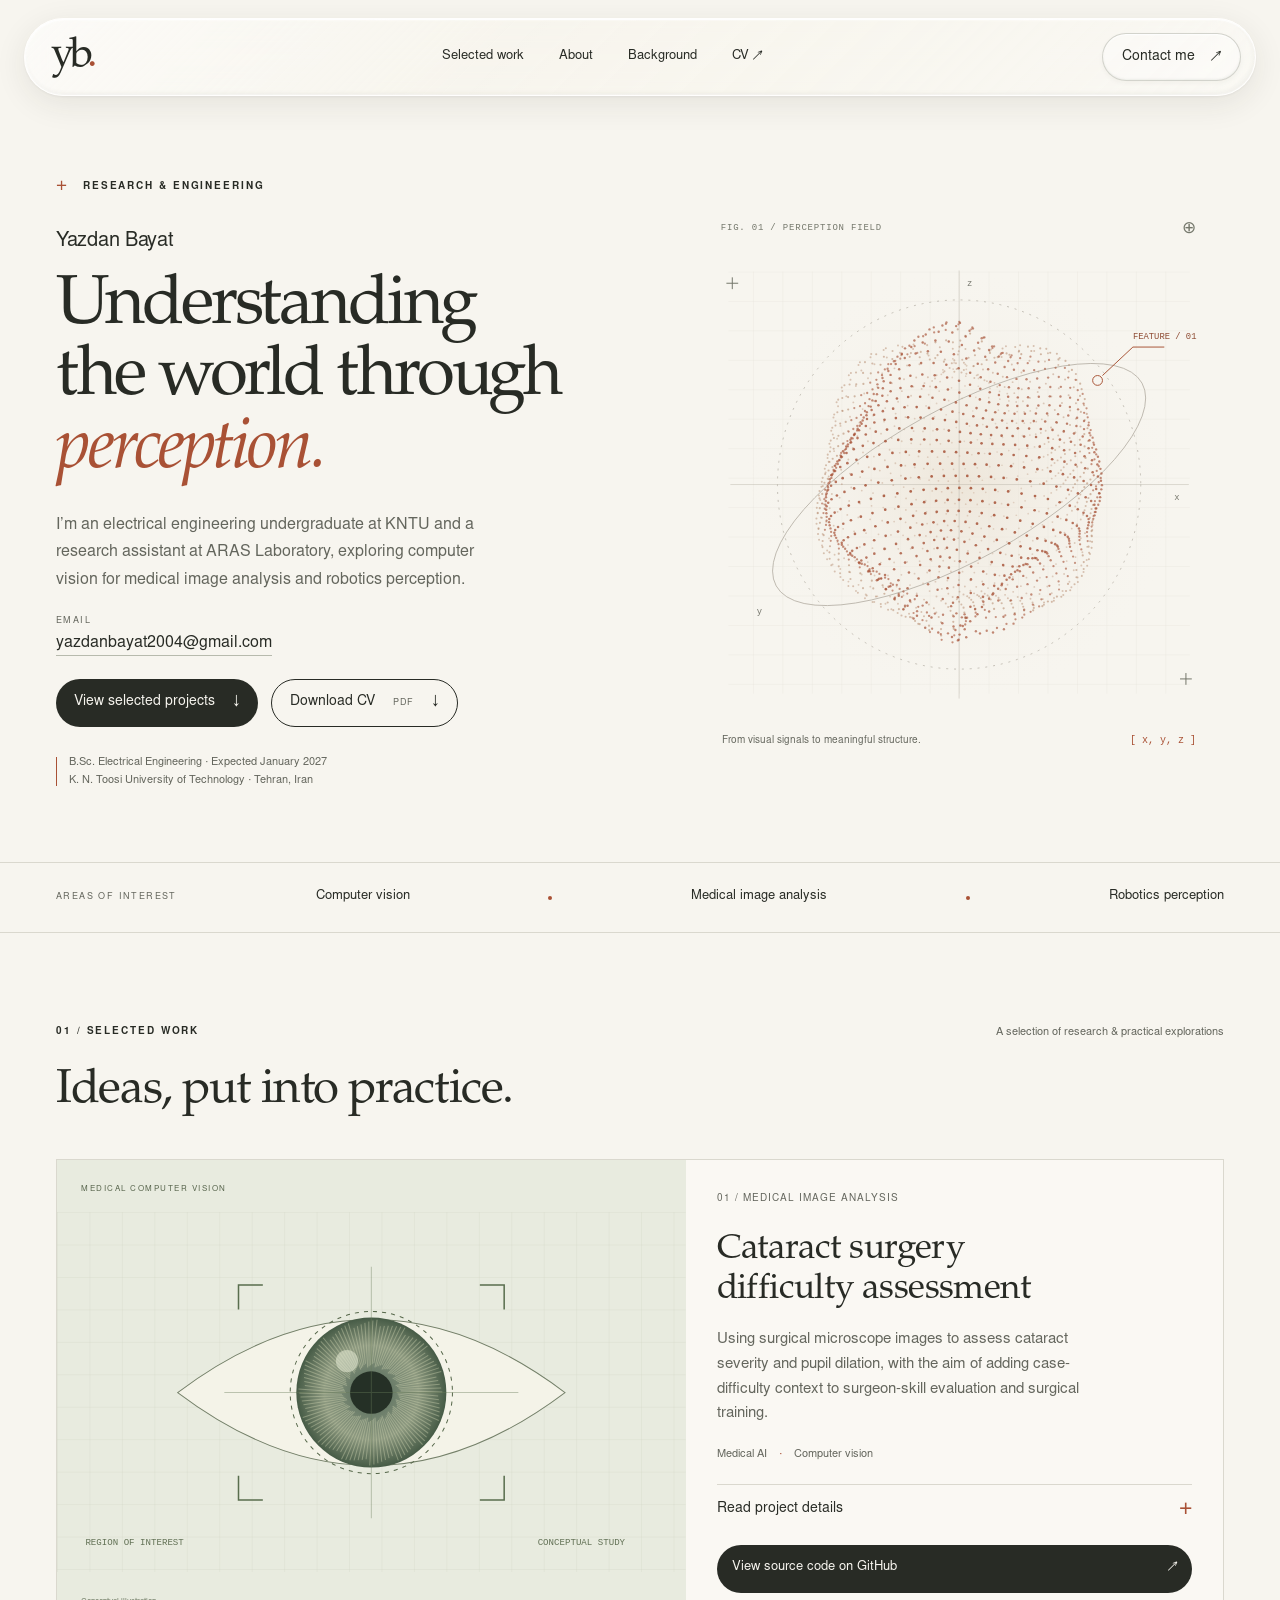
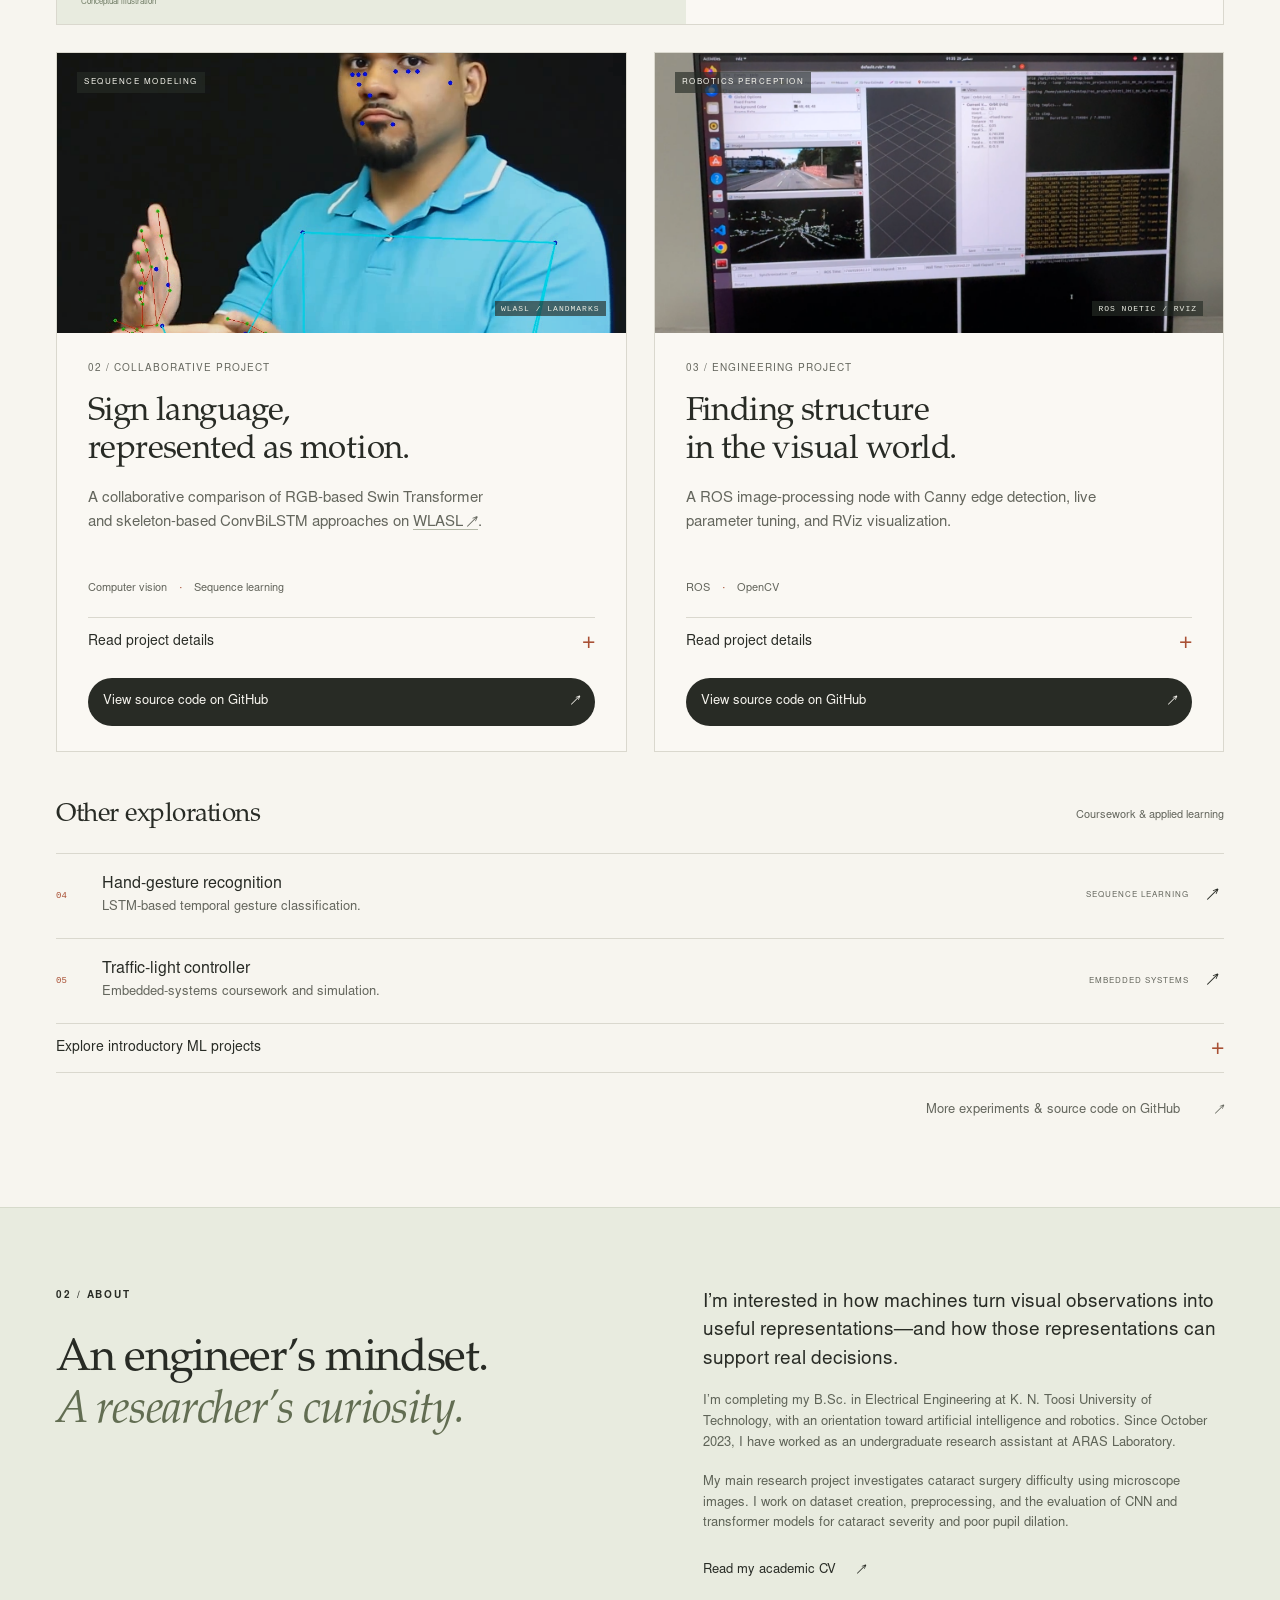
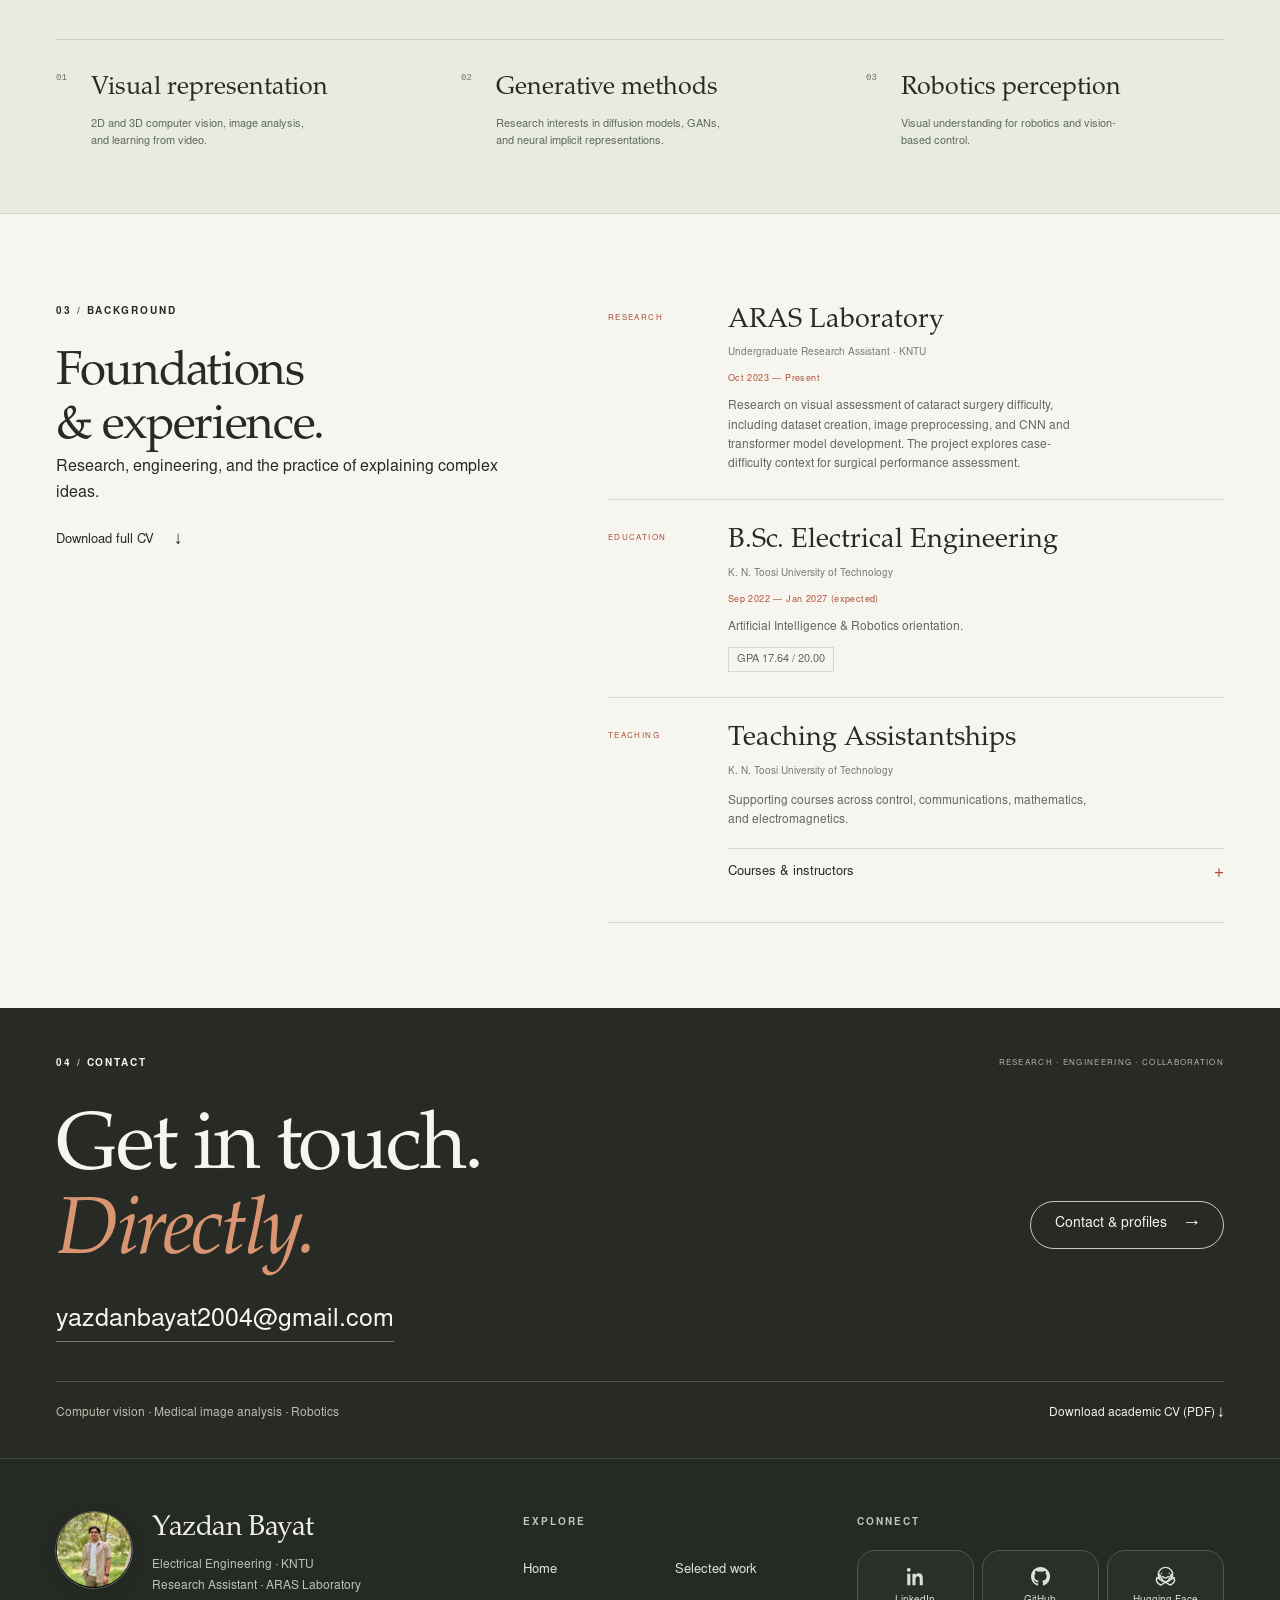
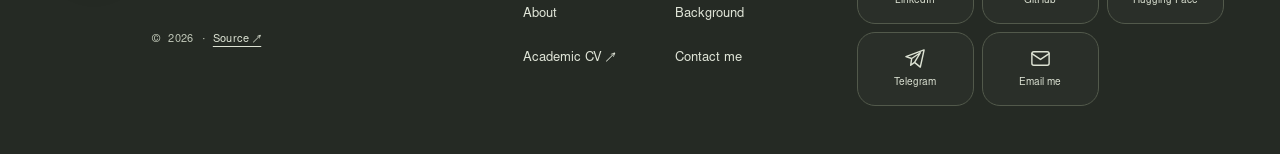
==== commit a8d7bd36: "Add files via upload" ====
--- a/index.html
+++ b/index.html
@@ -9,7 +9,7 @@
   <link rel="icon" href="assets/favicon.svg" type="image/svg+xml">
   <link rel="preload" href="assets/fonts/editorial-regular.otf" as="font" type="font/otf" crossorigin>
   <link rel="stylesheet" href="styles.css">
-  <script src="script.js" defer></script>
+  <script src="script.js?v=20261015-mobile-nav" defer></script>
 </head>
 <body>
   <a class="skip" href="#main">Skip to content</a>
